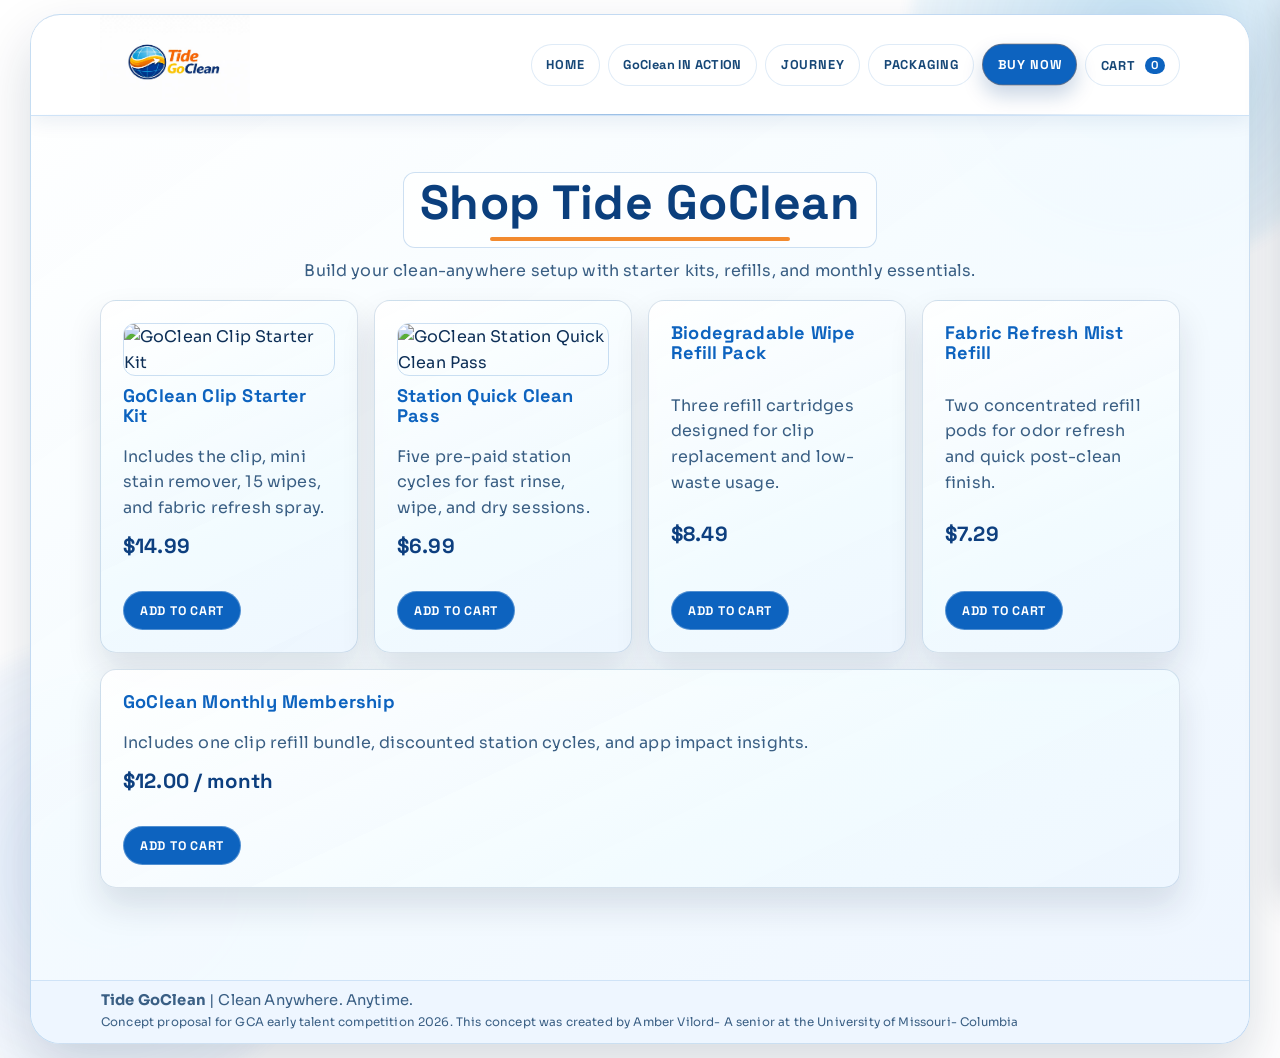
==== buy-now.html @ 5827ea33 "Add "Buy Now" page and integrate shopping cart functionality; enhance layout and styles for improved" ====
<!DOCTYPE html>
<html lang="en">
<head>
  <meta charset="UTF-8" />
  <meta name="viewport" content="width=device-width, initial-scale=1.0" />
  <title>Tide GoClean | Buy Now</title>
  <link rel="preconnect" href="https://fonts.googleapis.com" />
  <link rel="preconnect" href="https://fonts.gstatic.com" crossorigin />
  <link href="https://fonts.googleapis.com/css2?family=Space+Grotesk:wght@500;600;700&family=Sora:wght@400;500;600;700&display=swap" rel="stylesheet" />
  <link rel="stylesheet" href="styles.css" />
  <script src="shared.js" defer></script>
</head>
<body class="buy-page">
  <div class="page-overlay">
  <header class="top">
    <div class="wrap nav">
      <a class="brand" href="index.html" aria-label="Tide GoClean home">
        <img class="brand-symbol" src="assets/brand-logo.jpg" alt="" aria-hidden="true" />
      </a>
      <nav class="nav-links" aria-label="Main navigation">
        <a href="index.html">Home</a>
        <a class="nav-goclean-link" href="ecosystem.html">GoClean IN ACTION</a>
        <a href="journey.html">Journey</a>
        <a href="packaging.html">Packaging</a>
        <a class="active" href="buy-now.html">Buy Now</a>
      </nav>
    </div>
  </header>

  <main>
    <section class="wrap">
      <div class="page-head page-head-centered">
        <h2>Shop Tide GoClean</h2>
        <p>Build your clean-anywhere setup with starter kits, refills, and monthly essentials.</p>
      </div>

      <div class="grid buy-grid">
        <article class="card buy-card">
          <img
            class="buy-thumb"
            src="https://i.pinimg.com/736x/c5/c4/0b/c5c40b0eb2a0c386b683f9bd1bd3e299.jpg"
            alt="GoClean Clip Starter Kit"
            loading="lazy"
            decoding="async"
          />
          <h3>GoClean Clip Starter Kit</h3>
          <p>Includes the clip, mini stain remover, 15 wipes, and fabric refresh spray.</p>
          <p class="buy-price">$14.99</p>
          <div class="actions">
            <button type="button" class="btn primary" data-add-to-cart data-name="GoClean Clip Starter Kit" data-price="14.99" aria-label="Add GoClean Clip Starter Kit to cart">Add to Cart</button>
          </div>
        </article>

        <article class="card buy-card">
          <img
            class="buy-thumb"
            src="https://i.pinimg.com/736x/42/10/07/421007b1f9192132977bef624f21b23b.jpg"
            alt="GoClean Station Quick Clean Pass"
            loading="lazy"
            decoding="async"
          />
          <h3>Station Quick Clean Pass</h3>
          <p>Five pre-paid station cycles for fast rinse, wipe, and dry sessions.</p>
          <p class="buy-price">$6.99</p>
          <div class="actions">
            <button type="button" class="btn primary" data-add-to-cart data-name="Station Quick Clean Pass" data-price="6.99" aria-label="Add Station Quick Clean Pass to cart">Add to Cart</button>
          </div>
        </article>

        <article class="card buy-card">
          <h3>Biodegradable Wipe Refill Pack</h3>
          <p>Three refill cartridges designed for clip replacement and low-waste usage.</p>
          <p class="buy-price">$8.49</p>
          <div class="actions">
            <button type="button" class="btn primary" data-add-to-cart data-name="Biodegradable Wipe Refill Pack" data-price="8.49" aria-label="Add Biodegradable Wipe Refill Pack to cart">Add to Cart</button>
          </div>
        </article>

        <article class="card buy-card">
          <h3>Fabric Refresh Mist Refill</h3>
          <p>Two concentrated refill pods for odor refresh and quick post-clean finish.</p>
          <p class="buy-price">$7.29</p>
          <div class="actions">
            <button type="button" class="btn primary" data-add-to-cart data-name="Fabric Refresh Mist Refill" data-price="7.29" aria-label="Add Fabric Refresh Mist Refill to cart">Add to Cart</button>
          </div>
        </article>

        <article class="card buy-card full-width-offer">
          <h3>GoClean Monthly Membership</h3>
          <p>Includes one clip refill bundle, discounted station cycles, and app impact insights.</p>
          <p class="buy-price">$12.00 / month</p>
          <div class="actions">
            <button type="button" class="btn primary" data-add-to-cart data-name="GoClean Monthly Membership" data-price="12.00" aria-label="Add GoClean Monthly Membership to cart">Add to Cart</button>
          </div>
        </article>
      </div>
    </section>
  </main>

  <footer class="footer">
    <div class="wrap">
      <p><strong>Tide GoClean</strong> | Clean Anywhere. Anytime.</p>
      <p class="footer-note">Concept proposal for GCA early talent competition 2026. This concept was created by Amber Vilord- A senior at the University of Missouri- Columbia</p>
    </div>
  </footer>
  </div>
</body>
</html>
---- styles.css ----
:root {
  color-scheme: light;
  --deep: #051c3d;
  --deep-2: #0a336b;
  --sea: #0d63bf;
  --aqua: #20c2dc;
  --foam: #dff9ff;
  --glacier: #7eb8ff;
  --glacier-soft: #d6e7ff;
  --tide-orange: #f28a2f;
  --tide-yellow: #ffd34f;
  --ink: #0d2f57;
  --ink-soft: #3a5f84;
  --paper: #ffffff;
  --line: rgba(10, 66, 130, 0.15);
  --line-strong: rgba(10, 66, 130, 0.32);
  --radius-xl: 30px;
  --radius-lg: 22px;
  --radius-md: 16px;
  --shadow-soft: 0 18px 34px rgba(5, 28, 61, 0.12);
  --shadow-mid: 0 26px 52px rgba(5, 28, 61, 0.18);
  --shadow-strong: 0 30px 70px rgba(5, 28, 61, 0.24);
}

* {
  box-sizing: border-box;
  margin: 0;
  padding: 0;
}

html,
body {
  min-height: 100%;
}

body {
  font-family: "Sora", "Segoe UI", sans-serif;
  color: var(--ink);
  letter-spacing: 0.01em;
  line-height: 1.6;
  overflow-x: hidden;
  background-image: url("https://static.vecteezy.com/system/resources/previews/005/344/451/large_2x/soap-bubbles-on-a-background-of-blue-water-as-a-texture-top-view-copy-empty-space-for-text-photo.jpg");
  background-position: center;
  background-size: cover;
  background-repeat: no-repeat;
  background-attachment: fixed;
}

body::before,
body::after {
  content: "";
  position: fixed;
  z-index: -1;
  pointer-events: none;
  width: 460px;
  height: 460px;
  border-radius: 999px;
  filter: blur(8px);
  opacity: 0.75;
}

body::before {
  top: -190px;
  right: -90px;
  background: radial-gradient(circle at center, rgba(16, 135, 209, 0.34), rgba(16, 135, 209, 0));
  animation: drift 14s ease-in-out infinite;
}

body::after {
  left: -120px;
  bottom: -200px;
  background: radial-gradient(circle at center, rgba(92, 150, 230, 0.28), rgba(92, 150, 230, 0));
  animation: drift 16s ease-in-out infinite reverse;
}

.page-overlay {
  width: min(1220px, calc(100vw - 1.8rem));
  margin: 14px auto;
  border: 1px solid rgba(13, 99, 191, 0.2);
  border-radius: var(--radius-xl);
  background:
    linear-gradient(145deg, rgba(255, 255, 255, 0.95), rgba(244, 251, 255, 0.93) 48%, rgba(237, 245, 255, 0.93) 100%);
  box-shadow: var(--shadow-strong);
  box-shadow:
    0 24px 56px rgba(5, 28, 61, 0.16),
    inset 0 1px 0 rgba(255, 255, 255, 0.78);
  overflow: clip;
  position: relative;
}

.page-overlay::before {
  content: "";
  position: absolute;
  left: 0;
  right: 0;
  top: 0;
  height: 4px;
  background: rgba(13, 99, 191, 0.38);
}

.wrap {
  width: min(1080px, calc(100% - 2.8rem));
  margin: 0 auto;
}

.top {
  position: sticky;
  top: 0;
  z-index: 20;
  background: #ffffff;
  border-bottom: 1px solid #cfe3f7;
  box-shadow: 0 6px 18px rgba(10, 56, 110, 0.08);
}

.top::after {
  content: "";
  position: absolute;
  left: 0;
  right: 0;
  bottom: 0;
  height: 1px;
  background: linear-gradient(90deg, rgba(13, 99, 191, 0), rgba(13, 99, 191, 0.42), rgba(13, 99, 191, 0));
}

.nav {
  min-height: 82px;
  display: flex;
  align-items: center;
  justify-content: space-between;
  gap: 16px;
}

.brand {
  text-decoration: none;
  color: var(--deep-2);
  display: inline-flex;
  align-items: center;
  gap: 12px;
  font-family: "Space Grotesk", "Segoe UI", sans-serif;
  letter-spacing: 0.08em;
  text-transform: uppercase;
  font-weight: 700;
}

.brand-symbol {
  width: 150px;
  height: auto;
  display: block;
  object-fit: contain;
  filter: none;
}

.nav-links {
  display: flex;
  flex-wrap: wrap;
  gap: 8px;
}

.nav-links a {
  text-decoration: none;
  color: #164777;
  font-family: "Space Grotesk", "Segoe UI", sans-serif;
  font-size: 0.8rem;
  font-weight: 700;
  letter-spacing: 0.07em;
  text-transform: uppercase;
  padding: 0.6rem 0.9rem;
  border-radius: 999px;
  border: 1px solid rgba(13, 99, 191, 0.13);
  background: #ffffff;
  box-shadow: none;
  transition: transform 180ms ease, border-color 180ms ease, background-color 180ms ease, color 180ms ease;
}

.nav-links a.nav-goclean-link {
  text-transform: none;
  letter-spacing: 0.03em;
}

.nav-links a:hover {
  color: #12335a;
  border-color: rgba(255, 211, 79, 0.78);
  background: linear-gradient(135deg, #ffe48a, #ffd34f);
  box-shadow:
    0 10px 20px rgba(10, 66, 130, 0.2),
    0 0 16px rgba(255, 211, 79, 0.48),
    0 0 0 1px rgba(255, 211, 79, 0.34) inset;
  transform: translateY(-0.5px);
}

.nav-links a.active {
  color: #ffffff;
  border-color: rgba(242, 138, 47, 0.34);
  background: #0d63bf;
  box-shadow:
    0 10px 20px rgba(10, 66, 130, 0.22),
    0 0 0 1px rgba(13, 99, 191, 0.26) inset;
  transform: translateY(-0.5px);
}

h1,
h2,
h3 {
  font-family: "Space Grotesk", "Segoe UI", sans-serif;
  line-height: 1.08;
  letter-spacing: 0.01em;
}

p {
  color: var(--ink-soft);
}

.go-highlight {
  color: #ff9a1f;
  font-weight: 700;
}

.clean-glow {
  color: var(--tide-yellow);
  font-weight: 700;
}

main {
  padding: 56px 0 92px;
}

.hero {
  position: relative;
  display: grid;
  grid-template-columns: 1.06fr 0.94fr;
  gap: 22px;
  align-items: stretch;
  padding: 38px;
  border-radius: var(--radius-xl);
  border: 1px solid rgba(13, 99, 191, 0.2);
  background:
    radial-gradient(circle at 16% 22%, rgba(116, 173, 242, 0.19), transparent 34%),
    radial-gradient(circle at 84% 18%, rgba(32, 194, 220, 0.2), transparent 36%),
    linear-gradient(145deg, #072a58 0%, #0c4f97 44%, #093975 100%);
  box-shadow: var(--shadow-mid);
  overflow: hidden;
}

.hero::before {
  content: "";
  position: absolute;
  inset: auto -120px -160px auto;
  width: 360px;
  height: 360px;
  border-radius: 999px;
  background: radial-gradient(circle at center, rgba(255, 255, 255, 0.14), rgba(255, 255, 255, 0));
}

.hero > :only-child {
  grid-column: 1 / -1;
}

.hero-title {
  font-size: clamp(2.6rem, 7vw, 5.4rem);
  font-weight: 800;
  letter-spacing: 0.012em;
  display: inline-block;
  color: #ffffff;
  animation: hero-enter 720ms ease 60ms both;
}

.tag {
  margin-top: 8px;
  margin-bottom: 14px;
  font-size: clamp(1rem, 2vw, 1.28rem);
  font-weight: 600;
  color: rgba(223, 249, 255, 0.95);
  letter-spacing: 0.06em;
  text-transform: uppercase;
  animation: hero-enter 720ms ease 140ms both;
}

.hero p {
  max-width: 52ch;
  color: rgba(230, 246, 255, 0.95);
  font-size: 1.03rem;
  animation: hero-enter 720ms ease 210ms both;
}

.hero-visual {
  position: relative;
  padding: 0;
  min-height: auto;
  display: block;
  animation: hero-enter 720ms ease 260ms both;
}

.hero-visual::before {
  content: none;
}

.hero-visual::after {
  content: none;
}

.metric-grid {
  position: relative;
  display: grid;
  gap: 12px;
  grid-template-columns: repeat(3, 1fr);
  margin-top: 14px;
}

.hero-metric-image {
  display: block;
  width: 100%;
  max-width: 420px;
  margin: 0 auto;
  border-radius: 14px;
  border: 1px solid rgba(223, 249, 255, 0.45);
  box-shadow: 0 14px 26px rgba(2, 16, 42, 0.32);
  object-fit: cover;
}

.metric {
  border: none;
  border-radius: 0;
  padding: 0;
  background: transparent;
  color: #ffffff;
  text-align: center;
}

.metric strong {
  display: block;
  font-size: 1rem;
  font-family: "Space Grotesk", "Segoe UI", sans-serif;
}

.metric span {
  display: block;
  margin-top: 2px;
  font-size: 0.62rem;
  letter-spacing: 0.06em;
  text-transform: uppercase;
  color: rgba(227, 248, 255, 0.9);
}

.page-head {
  margin-bottom: 16px;
}

.page-head h2 {
  font-size: clamp(1.8rem, 4vw, 3rem);
  color: #0b3f7d;
  font-weight: 800;
  position: relative;
  display: inline-block;
  letter-spacing: 0.01em;
  text-transform: none;
  padding: 0.08em 0.34em 0.14em;
  border-radius: 12px;
  background: rgba(255, 255, 255, 0.74);
  border: 1px solid rgba(13, 99, 191, 0.2);
}

.page-head h2::after {
  content: "";
  display: block;
  width: 68%;
  height: 4px;
  margin-top: 8px;
  border-radius: 999px;
  background: #f28a2f;
}

.logo-page .page-head h2::after {
  background: #ffe600;
}

.ecosystem-page .page-head h2::after {
  background: #ffe600;
}

.packaging-page .page-head h2::after {
  background: #ffe600;
}

.page-head p {
  margin-top: 10px;
  max-width: 66ch;
}

.page-head-centered {
  text-align: center;
}

.page-head-centered h2::after {
  margin-left: auto;
  margin-right: auto;
}

.page-head-centered p {
  margin-left: auto;
  margin-right: auto;
}

.grid {
  display: grid;
  gap: 16px;
  grid-template-columns: repeat(auto-fit, minmax(232px, 1fr));
}

.packaging-grid {
  grid-template-columns: repeat(auto-fit, minmax(232px, 320px));
  justify-content: center;
}

.ecosystem-grid {
  grid-template-columns: repeat(2, minmax(260px, 360px));
  justify-content: center;
}

.action-flow {
  margin-top: 6px;
  display: grid;
  gap: 20px;
}

.action-step {
  padding: 16px 4px 20px;
  border-bottom: 1px solid rgba(13, 99, 191, 0.2);
}

.action-step-head {
  display: flex;
  align-items: baseline;
  gap: 12px;
  margin-bottom: 8px;
}

.action-index {
  font-family: "Space Grotesk", "Segoe UI", sans-serif;
  font-size: 1.35rem;
  font-weight: 700;
  line-height: 1;
  color: #f28a2f;
  min-width: 2.1ch;
}

.action-step h3 {
  margin: 0;
  font-size: clamp(1.18rem, 2.3vw, 1.5rem);
  color: #0e4f98;
}

.action-step h4 {
  margin: 6px 0 0;
  font-size: 0.84rem;
  letter-spacing: 0.08em;
  text-transform: uppercase;
  color: #0f4f98;
}

.action-step p {
  margin-top: 2px;
  max-width: 78ch;
}

.action-list {
  margin: 10px 0 0 18px;
  display: grid;
  gap: 7px;
}

.action-columns {
  margin-top: 8px;
  display: grid;
  gap: 14px;
  grid-template-columns: 1.3fr 1fr;
}

.clip-row {
  margin-top: 6px;
  display: grid;
  gap: 16px;
  align-items: start;
  grid-template-columns: 0.95fr 1.35fr;
}

.clip-image-wrap {
  margin: 0;
}

.clip-image {
  width: 100%;
  max-width: 350px;
  display: block;
  border-radius: 14px;
  border: 1px solid rgba(13, 99, 191, 0.22);
  box-shadow: 0 14px 28px rgba(8, 43, 85, 0.16);
}

.stations-row {
  margin-top: 6px;
  display: grid;
  gap: 16px;
  align-items: start;
  grid-template-columns: 1.45fr 0.9fr;
}

.stations-copy p {
  margin-top: 0;
}

.stations-image-wrap {
  margin: 56px 0 0;
}

.stations-image {
  width: 100%;
  max-width: 360px;
  display: block;
  margin-left: auto;
  border-radius: 14px;
  border: 1px solid rgba(13, 99, 191, 0.22);
  box-shadow: 0 14px 28px rgba(8, 43, 85, 0.16);
}

.action-step-detail {
  padding-top: 18px;
}

.action-list-inline {
  grid-template-columns: repeat(auto-fit, minmax(210px, 1fr));
  margin-left: 0;
  padding-left: 0;
  list-style: none;
}

.action-list-inline li {
  border: 1px dashed rgba(13, 99, 191, 0.3);
  border-radius: 12px;
  padding: 10px 12px;
  background: rgba(255, 255, 255, 0.58);
}

.action-example {
  margin-top: 12px;
  padding: 10px 12px;
  border-left: 4px solid #f28a2f;
  background: rgba(255, 255, 255, 0.58);
}

.station-card {
  background:
    radial-gradient(circle at 88% 14%, rgba(76, 195, 241, 0.2), transparent 36%),
    linear-gradient(155deg, rgba(255, 255, 255, 0.97), rgba(241, 251, 255, 0.94) 62%, rgba(237, 246, 255, 0.95));
}

.station-layout {
  margin-top: 12px;
  display: grid;
  gap: 14px;
  grid-template-columns: 1.25fr 1fr;
}

.station-block {
  border: 1px solid rgba(13, 99, 191, 0.2);
  border-radius: 14px;
  padding: 12px 14px;
  background: rgba(255, 255, 255, 0.7);
}

.station-block h4 {
  margin: 0;
  font-size: 0.84rem;
  letter-spacing: 0.08em;
  text-transform: uppercase;
  color: #0f4f98;
}

.station-block ul {
  margin-top: 10px;
}

.packaging-grid .full {
  grid-column: 1 / -1;
}

.buy-grid {
  grid-template-columns: repeat(auto-fit, minmax(220px, 1fr));
}

.buy-card {
  display: flex;
  flex-direction: column;
  justify-content: space-between;
  gap: 10px;
}

.buy-thumb {
  width: 100%;
  max-height: 210px;
  object-fit: cover;
  border-radius: 12px;
  border: 1px solid rgba(13, 99, 191, 0.2);
}

.buy-price {
  font-family: "Space Grotesk", "Segoe UI", sans-serif;
  font-size: 1.28rem;
  font-weight: 700;
  color: #0d3f7f;
}

.full-width-offer {
  grid-column: 1 / -1;
}

.card {
  border: 1px solid var(--line);
  border-radius: var(--radius-md);
  background:
    linear-gradient(155deg, rgba(255, 255, 255, 0.97), rgba(241, 251, 255, 0.94) 62%, rgba(237, 246, 255, 0.95));
  box-shadow: var(--shadow-soft);
  padding: 22px;
  transform: translateY(12px) scale(0.99);
  opacity: 0;
  transition: transform 340ms ease, opacity 340ms ease, box-shadow 220ms ease, border-color 220ms ease;
}

.card.reveal {
  transform: translateY(0) scale(1);
  opacity: 1;
}

.card:hover {
  transform: translateY(-4px) scale(1.005);
  border-color: rgba(255, 211, 79, 0.78);
  box-shadow:
    var(--shadow-mid),
    0 14px 30px rgba(255, 211, 79, 0.34);
}

.card h3 {
  font-size: 1.14rem;
  color: var(--sea);
  margin-bottom: 8px;
}

.card ul,
.card ol,
.spec-list {
  margin: 8px 0 0 18px;
  display: grid;
  gap: 6px;
}

.full {
  grid-column: 1 / -1;
}

.logo-card {
  border: 1px solid rgba(13, 99, 191, 0.18);
  background:
    radial-gradient(circle at 14% 20%, rgba(184, 217, 255, 0.36), transparent 32%),
    radial-gradient(circle at 86% 18%, rgba(32, 194, 220, 0.22), transparent 34%),
    linear-gradient(150deg, rgba(255, 255, 255, 0.96), rgba(240, 252, 255, 0.93) 62%, rgba(236, 246, 255, 0.94));
  border-radius: var(--radius-lg);
  min-height: 300px;
  display: grid;
  justify-items: center;
  align-content: center;
  text-align: center;
  gap: 12px;
}

.route {
  border: 1px dashed rgba(13, 99, 191, 0.44);
  border-radius: var(--radius-md);
  background:
    linear-gradient(140deg, rgba(236, 249, 255, 0.92), rgba(231, 243, 255, 0.92));
}

.symbol-preview {
  width: min(240px, 78%);
  height: auto;
}

.wordmark-preview {
  width: min(700px, 100%);
  height: auto;
}

.icon-preview {
  width: 130px;
  height: 130px;
  display: block;
}

.chip-row {
  display: flex;
  flex-wrap: wrap;
  gap: 9px;
  margin-top: 15px;
}

.chip {
  display: inline-flex;
  align-items: center;
  gap: 0.5rem;
  border: 1px dashed rgba(223, 249, 255, 0.5);
  border-radius: 10px;
  padding: 0.42rem 0.74rem;
  background: linear-gradient(135deg, rgba(255, 255, 255, 0.12), rgba(204, 236, 255, 0.08));
  font-family: "Space Grotesk", "Segoe UI", sans-serif;
  font-size: 0.66rem;
  font-weight: 600;
  letter-spacing: 0.03em;
  text-transform: none;
  color: rgba(228, 247, 255, 0.95);
  box-shadow: inset 0 0 0 1px rgba(8, 42, 80, 0.18);
}

.chip::before {
  content: "";
  width: 6px;
  height: 6px;
  border-radius: 999px;
  background: #8fe9ff;
  box-shadow: 0 0 0 4px rgba(143, 233, 255, 0.16);
}

.actions {
  margin-top: 18px;
  display: flex;
  flex-wrap: wrap;
  gap: 10px;
}

.btn {
  text-decoration: none;
  display: inline-flex;
  align-items: center;
  gap: 8px;
  cursor: pointer;
  border-radius: 999px;
  padding: 0.66rem 1rem;
  border: 1px solid rgba(13, 99, 191, 0.24);
  background: linear-gradient(140deg, #ffffff, #ebf8ff);
  color: var(--sea);
  font-family: "Space Grotesk", "Segoe UI", sans-serif;
  font-size: 0.78rem;
  font-weight: 700;
  letter-spacing: 0.06em;
  text-transform: uppercase;
  transition: transform 180ms ease, box-shadow 180ms ease, background-color 180ms ease;
}

.btn:hover {
  transform: translateY(-2px);
  color: #12335a;
  border-color: rgba(255, 211, 79, 0.82);
  background: linear-gradient(135deg, #ffe48a, #ffd34f);
  box-shadow:
    0 16px 30px rgba(5, 28, 61, 0.2),
    0 8px 22px rgba(255, 211, 79, 0.42);
}

.btn.primary:hover {
  color: #12335a;
  border-color: rgba(255, 211, 79, 0.82);
  background: linear-gradient(135deg, #ffe48a, #ffd34f);
}

.btn.primary {
  color: #ffffff;
  border-color: rgba(255, 255, 255, 0.28);
  background: var(--sea);
}

.open-page-btn {
  width: 44px;
  height: 44px;
  padding: 0;
  justify-content: center;
  border-radius: 999px;
  background: #0d63bf;
  border-color: rgba(13, 99, 191, 0.85);
  color: #ffffff;
  font-size: 1.15rem;
  line-height: 1;
}

.open-page-btn:hover {
  color: #ffffff;
  border-color: rgba(255, 130, 33, 0.95);
  background: #ff7a00;
  box-shadow:
    0 16px 30px rgba(5, 28, 61, 0.22),
    0 8px 22px rgba(255, 122, 0, 0.5);
}

.nav-cart-button {
  border: 1px solid rgba(13, 99, 191, 0.13);
  border-radius: 999px;
  background: #ffffff;
  color: #164777;
  font-family: "Space Grotesk", "Segoe UI", sans-serif;
  font-size: 0.8rem;
  font-weight: 700;
  letter-spacing: 0.07em;
  text-transform: uppercase;
  padding: 0.6rem 0.9rem;
  cursor: pointer;
  transition: transform 180ms ease, border-color 180ms ease, background-color 180ms ease, color 180ms ease;
}

.nav-cart-button:hover {
  color: #12335a;
  border-color: rgba(255, 211, 79, 0.78);
  background: linear-gradient(135deg, #ffe48a, #ffd34f);
  transform: translateY(-0.5px);
}

.cart-count {
  margin-left: 0.28rem;
  padding: 0.08rem 0.38rem;
  border-radius: 999px;
  background: #0d63bf;
  color: #ffffff;
  font-size: 0.72rem;
}

.cart-overlay {
  position: fixed;
  inset: 0;
  background: rgba(5, 18, 39, 0.48);
  z-index: 80;
}

.cart-drawer {
  position: fixed;
  top: 0;
  right: 0;
  width: min(400px, 94vw);
  height: 100vh;
  z-index: 81;
  display: grid;
  grid-template-rows: auto 1fr auto;
  background: linear-gradient(165deg, #ffffff, #edf7ff);
  border-left: 1px solid rgba(13, 99, 191, 0.18);
  box-shadow: -16px 0 36px rgba(5, 28, 61, 0.22);
  transform: translateX(105%);
  transition: transform 240ms ease;
}

.cart-drawer.open {
  transform: translateX(0);
}

.cart-head,
.cart-foot {
  padding: 14px 16px;
  border-bottom: 1px solid rgba(13, 99, 191, 0.14);
}

.cart-foot {
  border-bottom: 0;
  border-top: 1px solid rgba(13, 99, 191, 0.14);
}

.cart-head {
  display: flex;
  justify-content: space-between;
  align-items: center;
}

.cart-close,
.cart-remove {
  border: 1px solid rgba(13, 99, 191, 0.22);
  border-radius: 10px;
  background: #ffffff;
  color: #164777;
  font-family: "Space Grotesk", "Segoe UI", sans-serif;
  font-weight: 700;
  cursor: pointer;
}

.cart-close {
  width: 32px;
  height: 32px;
}

.cart-items {
  padding: 14px 16px;
  overflow: auto;
  display: grid;
  gap: 12px;
  align-content: start;
}

.cart-item {
  display: flex;
  justify-content: space-between;
  align-items: start;
  gap: 10px;
  padding: 10px;
  border: 1px solid rgba(13, 99, 191, 0.16);
  border-radius: 12px;
  background: rgba(255, 255, 255, 0.82);
}

.cart-item h4 {
  margin: 0;
  font-size: 0.95rem;
}

.cart-item p {
  margin-top: 4px;
  font-size: 0.86rem;
}

.cart-remove {
  padding: 0.4rem 0.5rem;
  font-size: 0.72rem;
}

.cart-empty {
  color: #416a95;
}

.cart-total {
  font-family: "Space Grotesk", "Segoe UI", sans-serif;
  font-weight: 700;
  color: #113e73;
}

.cart-actions {
  margin-top: 10px;
  display: flex;
  gap: 8px;
}

.footer {
  position: relative;
  left: auto;
  bottom: auto;
  transform: none;
  width: min(1220px, calc(100vw - 1.8rem));
  z-index: 19;
  margin: 0 auto;
  padding: 8px 0 11px;
  border-top: 1px solid #cfe3f7;
  background: #eef6ff;
  color: #486c8f;
  font-size: 0.92rem;
  border-radius: 0 0 var(--radius-xl) var(--radius-xl);
}

.footer-note {
  font-size: 0.8em;
}

@keyframes drift {
  0%,
  100% {
    transform: translate(0, 0) scale(1);
  }

  50% {
    transform: translate(-14px, 18px) scale(1.06);
  }
}

@keyframes sheen {
  0% {
    background-position: 0% 50%;
  }

  100% {
    background-position: 180% 50%;
  }
}

@keyframes orbit {
  0% {
    transform: translate(-50%, -50%) rotate(0deg);
  }

  100% {
    transform: translate(-50%, -50%) rotate(360deg);
  }
}

@keyframes hero-enter {
  0% {
    opacity: 0;
    transform: translateY(12px);
  }

  100% {
    opacity: 1;
    transform: translateY(0);
  }
}

@media (max-width: 980px) {
  body {
    background-attachment: scroll;
  }

  .page-overlay {
    width: calc(100vw - 1.1rem);
    border-radius: 22px;
  }

  .wrap {
    width: min(1080px, calc(100% - 1.6rem));
  }

  .hero {
    grid-template-columns: 1fr;
    padding: 26px;
  }

  .hero-visual {
    min-height: 200px;
  }

  .ecosystem-grid {
    grid-template-columns: 1fr;
  }

  .station-layout {
    grid-template-columns: 1fr;
  }

  .action-columns {
    grid-template-columns: 1fr;
  }

  .clip-row {
    grid-template-columns: 1fr;
  }

  .clip-image {
    margin: 0 auto;
    max-width: 460px;
  }

  .stations-row {
    grid-template-columns: 1fr;
  }

  .stations-image-wrap {
    margin-top: 0;
  }

  .stations-image {
    margin: 6px auto 0;
    max-width: 460px;
  }

  .top {
    position: static;
  }

  .footer {
    width: calc(100vw - 1.1rem);
    bottom: auto;
    border-radius: 0 0 22px 22px;
  }
}

@media (max-width: 640px) {
  body::before,
  body::after {
    width: 250px;
    height: 250px;
  }

  .nav {
    min-height: 74px;
    flex-direction: column;
    gap: 10px;
    padding: 12px 0;
  }

  .nav-links {
    width: 100%;
    justify-content: center;
    gap: 6px;
  }

  .nav-links a {
    font-size: 0.72rem;
    padding: 0.54rem 0.72rem;
    flex: 1 1 calc(50% - 8px);
    text-align: center;
  }

  .nav-cart-button {
    font-size: 0.72rem;
    padding: 0.54rem 0.72rem;
    flex: 1 1 calc(50% - 8px);
    text-align: center;
  }

  main {
    padding: 40px 0 84px;
  }

  .hero,
  .card,
  .logo-card {
    border-radius: 16px;
  }

  .hero-title {
    font-size: clamp(2.1rem, 11vw, 3.1rem);
  }

  .hero p {
    font-size: 0.98rem;
  }

  .page-head h2 {
    font-size: clamp(1.45rem, 8vw, 2.1rem);
  }

  .actions {
    width: 100%;
  }

  .btn {
    justify-content: center;
  }

  .metric-grid {
    grid-template-columns: 1fr;
  }
}

@media (max-width: 460px) {
  .wrap {
    width: calc(100% - 1.2rem);
  }

  .hero {
    padding: 18px;
  }

  .nav-links a {
    font-size: 0.68rem;
    letter-spacing: 0.05em;
    padding: 0.5rem 0.58rem;
  }

  .card {
    padding: 16px;
  }

  .open-page-btn {
    width: 40px;
    height: 40px;
    font-size: 1rem;
  }

  .action-step {
    padding: 12px 2px 16px;
  }

  .action-step-head {
    gap: 10px;
  }

  .action-index {
    font-size: 1.18rem;
  }
}

@media (prefers-color-scheme: dark) {
  :root {
    color-scheme: dark;
  }

  body {
    color: #d8e7ff;
    background-color: #06172f;
  }

  .page-overlay {
    border-color: rgba(126, 184, 255, 0.28);
    background: linear-gradient(145deg, rgba(8, 26, 52, 0.93), rgba(8, 36, 73, 0.9) 48%, rgba(6, 24, 48, 0.92) 100%);
    box-shadow:
      0 28px 64px rgba(0, 0, 0, 0.45),
      inset 0 1px 0 rgba(195, 225, 255, 0.1);
  }

  .top {
    background: rgba(8, 30, 58, 0.96);
    border-bottom-color: rgba(126, 184, 255, 0.26);
    box-shadow: 0 8px 22px rgba(0, 0, 0, 0.35);
  }

  .nav-links a {
    color: #d7e8ff;
    background: rgba(12, 47, 90, 0.92);
    border-color: rgba(126, 184, 255, 0.3);
  }

  .nav-links a.active {
    background: #1b76d9;
    border-color: rgba(143, 201, 255, 0.45);
  }

  p,
  .page-head p {
    color: #b8d0ec;
  }

  .page-head h2 {
    color: #e5f2ff;
    background: rgba(9, 39, 78, 0.85);
    border-color: rgba(126, 184, 255, 0.3);
  }

  .card,
  .logo-card,
  .route {
    border-color: rgba(126, 184, 255, 0.24);
    background: linear-gradient(152deg, rgba(10, 38, 74, 0.93), rgba(12, 47, 90, 0.9) 62%, rgba(9, 34, 66, 0.92));
    box-shadow: 0 16px 34px rgba(0, 0, 0, 0.34);
  }

  .card h3,
  .metric strong {
    color: #e2f1ff;
  }

  .footer {
    background: #0a2a52;
    border-top-color: rgba(126, 184, 255, 0.28);
    color: #bad4f2;
  }

  .btn {
    color: #deeeff;
    background: linear-gradient(140deg, #124984, #0b3768);
    border-color: rgba(126, 184, 255, 0.36);
  }

  .open-page-btn {
    background: #1b76d9;
    border-color: rgba(143, 201, 255, 0.6);
  }
}

@media (prefers-reduced-motion: reduce) {
  * {
    animation: none !important;
    transition: none !important;
  }
}
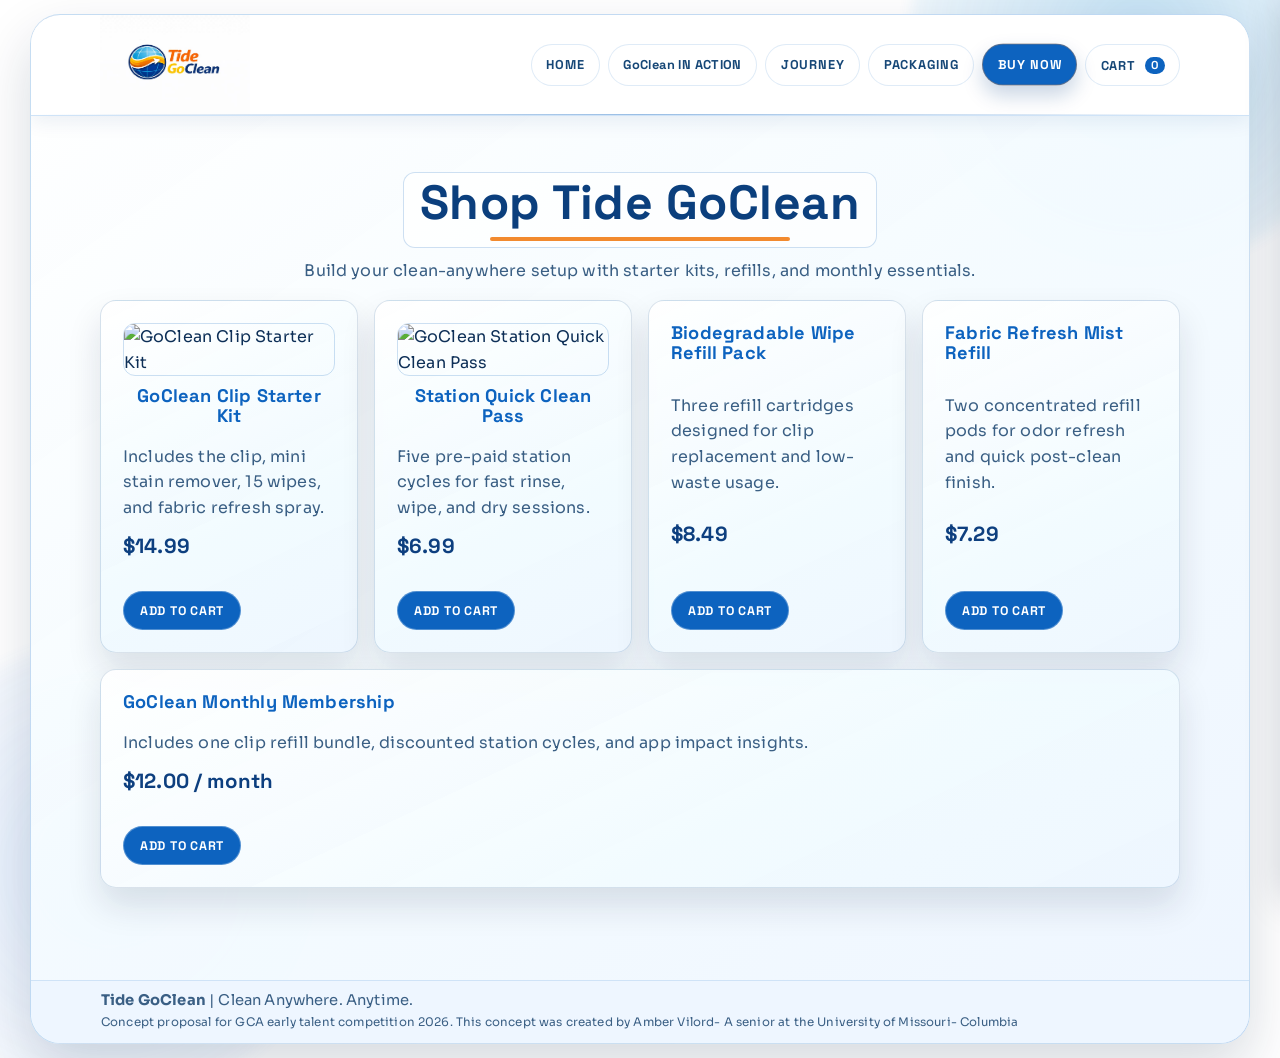
==== commit 466a1692: "Update Buy Now and Ecosystem pages with new images; enhance layout and styles for improved visual co" ====
--- a/buy-now.html
+++ b/buy-now.html
@@ -35,10 +35,10 @@
       </div>
 
       <div class="grid buy-grid">
-        <article class="card buy-card">
+        <article class="card buy-card has-image">
           <img
             class="buy-thumb"
-            src="https://i.pinimg.com/736x/c5/c4/0b/c5c40b0eb2a0c386b683f9bd1bd3e299.jpg"
+            src="https://i.pinimg.com/736x/8d/02/17/8d021748a3cd5a4973fd7fd48403b690.jpg"
             alt="GoClean Clip Starter Kit"
             loading="lazy"
             decoding="async"
@@ -51,7 +51,7 @@
           </div>
         </article>
 
-        <article class="card buy-card">
+        <article class="card buy-card has-image">
           <img
             class="buy-thumb"
             src="https://i.pinimg.com/736x/42/10/07/421007b1f9192132977bef624f21b23b.jpg"
--- a/styles.css
+++ b/styles.css
@@ -522,6 +522,27 @@
   box-shadow: 0 14px 28px rgba(8, 43, 85, 0.16);
 }
 
+.app-row {
+  margin-top: 6px;
+  display: grid;
+  gap: 16px;
+  align-items: start;
+  grid-template-columns: 0.9fr 1.4fr;
+}
+
+.app-image-wrap {
+  margin: 0;
+}
+
+.app-image {
+  width: 100%;
+  max-width: 340px;
+  display: block;
+  border-radius: 14px;
+  border: 1px solid rgba(13, 99, 191, 0.22);
+  box-shadow: 0 14px 28px rgba(8, 43, 85, 0.16);
+}
+
 .action-step-detail {
   padding-top: 18px;
 }
@@ -583,6 +604,22 @@
   grid-column: 1 / -1;
 }
 
+.packaging-photo {
+  margin: 0;
+  border: 1px solid rgba(13, 99, 191, 0.18);
+  border-radius: var(--radius-md);
+  overflow: hidden;
+  box-shadow: var(--shadow-soft);
+  background: rgba(255, 255, 255, 0.88);
+}
+
+.packaging-photo img {
+  width: 100%;
+  display: block;
+  max-height: 420px;
+  object-fit: cover;
+}
+
 .buy-grid {
   grid-template-columns: repeat(auto-fit, minmax(220px, 1fr));
 }
@@ -595,11 +632,18 @@
 }
 
 .buy-thumb {
-  width: 100%;
+  width: auto;
+  max-width: 100%;
   max-height: 210px;
-  object-fit: cover;
+  height: auto;
+  object-fit: contain;
+  margin: 0 auto;
   border-radius: 12px;
   border: 1px solid rgba(13, 99, 191, 0.2);
+}
+
+.buy-card.has-image h3 {
+  text-align: center;
 }
 
 .buy-price {
@@ -1058,6 +1102,15 @@
     max-width: 460px;
   }
 
+  .app-row {
+    grid-template-columns: 1fr;
+  }
+
+  .app-image {
+    margin: 0 auto;
+    max-width: 460px;
+  }
+
   .top {
     position: static;
   }
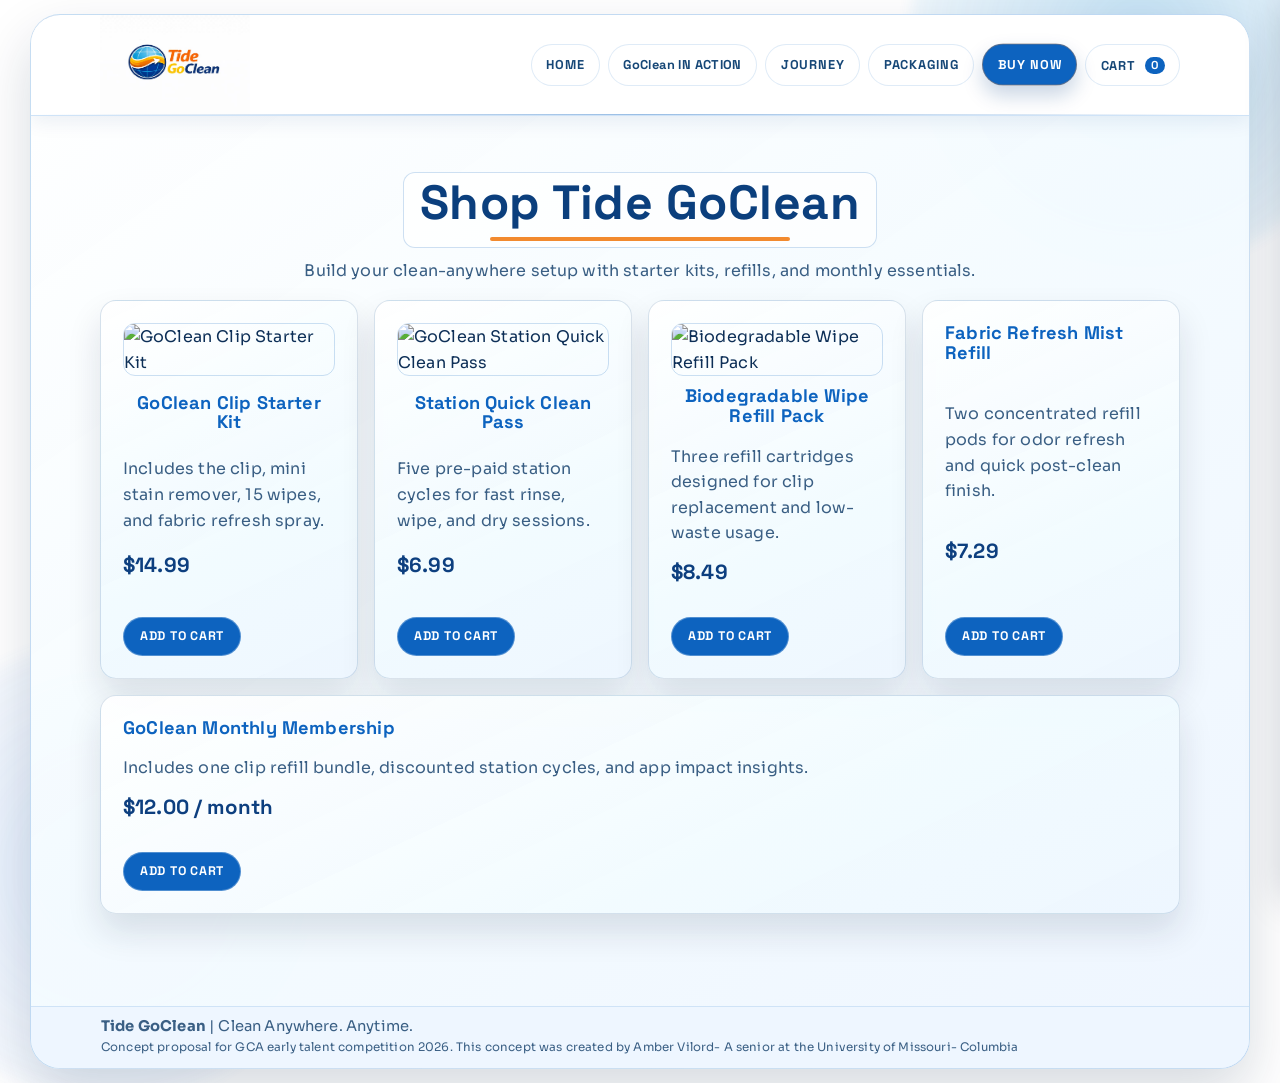
==== commit a0a79fa9: "Update navigation links to point to the home page; enhance intro page styles for improved visual app" ====
--- a/buy-now.html
+++ b/buy-now.html
@@ -14,11 +14,11 @@
   <div class="page-overlay">
   <header class="top">
     <div class="wrap nav">
-      <a class="brand" href="index.html" aria-label="Tide GoClean home">
+      <a class="brand" href="home.html" aria-label="Tide GoClean home">
         <img class="brand-symbol" src="assets/brand-logo.jpg" alt="" aria-hidden="true" />
       </a>
       <nav class="nav-links" aria-label="Main navigation">
-        <a href="index.html">Home</a>
+        <a href="home.html">Home</a>
         <a class="nav-goclean-link" href="ecosystem.html">GoClean IN ACTION</a>
         <a href="journey.html">Journey</a>
         <a href="packaging.html">Packaging</a>
@@ -67,7 +67,14 @@
           </div>
         </article>
 
-        <article class="card buy-card">
+        <article class="card buy-card has-image">
+          <img
+            class="buy-thumb"
+            src="https://i.pinimg.com/736x/d5/28/77/d52877fa4bacfd8698adca5c4ae9205d.jpg"
+            alt="Biodegradable Wipe Refill Pack"
+            loading="lazy"
+            decoding="async"
+          />
           <h3>Biodegradable Wipe Refill Pack</h3>
           <p>Three refill cartridges designed for clip replacement and low-waste usage.</p>
           <p class="buy-price">$8.49</p>
--- a/styles.css
+++ b/styles.css
@@ -46,6 +46,113 @@
   background-attachment: fixed;
 }
 
+.intro-page {
+  min-height: 100vh;
+  margin: 0;
+  display: grid;
+  place-items: center;
+  background:
+    linear-gradient(145deg, rgba(3, 25, 56, 0.78), rgba(7, 50, 102, 0.68)),
+    url("https://static.vecteezy.com/system/resources/previews/005/344/451/large_2x/soap-bubbles-on-a-background-of-blue-water-as-a-texture-top-view-copy-empty-space-for-text-photo.jpg");
+  background-size: cover;
+  background-position: center;
+  position: relative;
+  overflow: hidden;
+}
+
+.intro-page::before,
+.intro-page::after {
+  content: "";
+  position: absolute;
+  width: clamp(280px, 34vw, 480px);
+  height: clamp(280px, 34vw, 480px);
+  border-radius: 999px;
+  pointer-events: none;
+  z-index: 0;
+  border: 1px solid rgba(230, 244, 255, 0.36);
+  box-shadow:
+    inset 0 0 40px rgba(255, 255, 255, 0.2),
+    0 0 36px rgba(194, 228, 255, 0.26);
+}
+
+.intro-page::before {
+  top: -110px;
+  right: -120px;
+  background: radial-gradient(circle at 28% 22%, rgba(255, 255, 255, 0.36), rgba(154, 221, 255, 0.08) 54%, rgba(154, 221, 255, 0));
+  animation: drift 18s ease-in-out infinite;
+}
+
+.intro-page::after {
+  bottom: -140px;
+  left: -80px;
+  background: radial-gradient(circle at 28% 24%, rgba(255, 255, 255, 0.3), rgba(151, 216, 255, 0.08) 56%, rgba(151, 216, 255, 0));
+  animation: drift 21s ease-in-out infinite reverse;
+}
+
+.intro-main {
+  width: min(960px, calc(100vw - 2rem));
+  padding: 24px 0;
+  position: relative;
+  z-index: 1;
+}
+
+.intro-shell {
+  border-radius: var(--radius-xl);
+  border: 1px solid rgba(244, 224, 173, 0.36);
+  padding: clamp(46px, 8vw, 102px) clamp(24px, 5vw, 64px);
+  display: grid;
+  justify-items: center;
+  gap: 20px;
+  background:
+    radial-gradient(circle at 80% 18%, rgba(255, 236, 188, 0.2), rgba(255, 236, 188, 0) 42%),
+    linear-gradient(145deg, rgba(5, 32, 70, 0.83), rgba(8, 56, 112, 0.76));
+  backdrop-filter: blur(10px);
+  box-shadow:
+    0 26px 52px rgba(4, 24, 52, 0.45),
+    inset 0 0 0 1px rgba(255, 241, 206, 0.16);
+}
+
+.intro-title {
+  margin-top: 0;
+  font-family: "Space Grotesk", "Segoe UI", sans-serif;
+  font-size: clamp(2.9rem, 11vw, 7.8rem);
+  font-weight: 700;
+  line-height: 0.92;
+  letter-spacing: 0.01em;
+  color: #ffffff;
+  text-shadow: 0 10px 26px rgba(8, 22, 56, 0.42);
+  text-align: center;
+}
+
+.intro-go {
+  color: #ff9a1f;
+}
+
+.intro-clean {
+  color: #ffdc7a;
+}
+
+.intro-enter {
+  min-width: 190px;
+  justify-content: center;
+  font-size: 0.84rem;
+  border-color: rgba(255, 232, 179, 0.56);
+  background: linear-gradient(135deg, #f3c779, #df9e51);
+  color: #1a3359;
+}
+
+.intro-enter:hover {
+  color: #11294c;
+  border-color: rgba(255, 232, 179, 0.82);
+  background: linear-gradient(135deg, #f7d794, #e8af65);
+}
+
+@media (max-width: 900px) {
+  .intro-shell {
+    padding: clamp(34px, 9vw, 64px) clamp(18px, 6vw, 32px);
+  }
+}
+
 body::before,
 body::after {
   content: "";
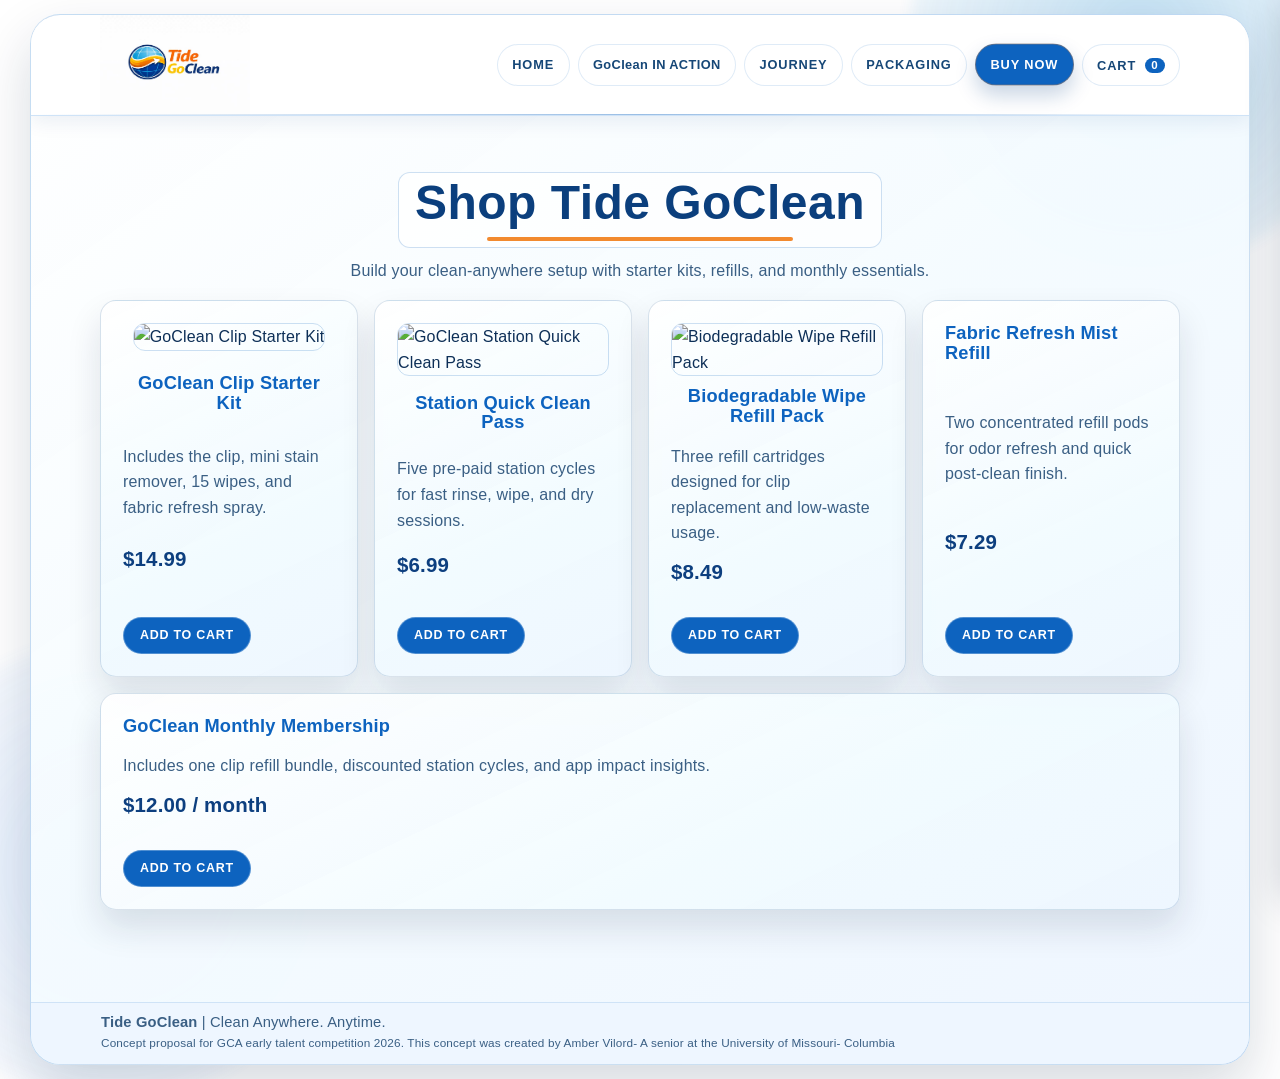
==== commit 38924727: "Refactor HTML files to remove unused font preconnect links; update styles to incorporate new font fa" ====
--- a/buy-now.html
+++ b/buy-now.html
@@ -4,9 +4,6 @@
   <meta charset="UTF-8" />
   <meta name="viewport" content="width=device-width, initial-scale=1.0" />
   <title>Tide GoClean | Buy Now</title>
-  <link rel="preconnect" href="https://fonts.googleapis.com" />
-  <link rel="preconnect" href="https://fonts.gstatic.com" crossorigin />
-  <link href="https://fonts.googleapis.com/css2?family=Space+Grotesk:wght@500;600;700&family=Sora:wght@400;500;600;700&display=swap" rel="stylesheet" />
   <link rel="stylesheet" href="styles.css" />
   <script src="shared.js" defer></script>
 </head>
--- a/styles.css
+++ b/styles.css
@@ -1,3 +1,53 @@
+@font-face {
+  font-family: "Tide";
+  src:
+    url("https://tide.com/fonts/tide_type_light-webfont.woff2") format("woff2"),
+    url("https://tide.com/fonts/tide_type_light-webfont.woff") format("woff");
+  font-weight: 300;
+  font-style: normal;
+  font-display: swap;
+}
+
+@font-face {
+  font-family: "Tide";
+  src:
+    url("https://tide.com/fonts/tide_type_regular-webfont.woff2") format("woff2"),
+    url("https://tide.com/fonts/tide_type_regular-webfont.woff") format("woff");
+  font-weight: 400;
+  font-style: normal;
+  font-display: swap;
+}
+
+@font-face {
+  font-family: "Tide";
+  src:
+    url("https://tide.com/fonts/tide_type_bold-webfont.woff2") format("woff2"),
+    url("https://tide.com/fonts/tide_type_bold-webfont.woff") format("woff");
+  font-weight: 700;
+  font-style: normal;
+  font-display: swap;
+}
+
+@font-face {
+  font-family: "MontserratRegular";
+  src:
+    url("https://tide.com/fonts/Montserrat-Regular.woff2") format("woff2"),
+    url("https://tide.com/fonts/Montserrat-Regular.woff") format("woff");
+  font-weight: 400;
+  font-style: normal;
+  font-display: swap;
+}
+
+@font-face {
+  font-family: "MontserratExtraBold";
+  src:
+    url("https://tide.com/fonts/Montserrat-ExtraBold.woff2") format("woff2"),
+    url("https://tide.com/fonts/Montserrat-ExtraBold.woff") format("woff");
+  font-weight: 800;
+  font-style: normal;
+  font-display: swap;
+}
+
 :root {
   color-scheme: light;
   --deep: #051c3d;
@@ -34,7 +84,7 @@
 }
 
 body {
-  font-family: "Sora", "Segoe UI", sans-serif;
+  font-family: "Tide", "MontserratRegular", "Segoe UI", sans-serif;
   color: var(--ink);
   letter-spacing: 0.01em;
   line-height: 1.6;
@@ -51,9 +101,13 @@
   margin: 0;
   display: grid;
   place-items: center;
+  padding: clamp(20px, 4vw, 42px) 14px;
   background:
-    linear-gradient(145deg, rgba(3, 25, 56, 0.78), rgba(7, 50, 102, 0.68)),
+    radial-gradient(circle at 14% 18%, rgba(153, 215, 255, 0.24), rgba(153, 215, 255, 0) 40%),
+    radial-gradient(circle at 84% 12%, rgba(255, 255, 255, 0.16), rgba(255, 255, 255, 0) 34%),
+    linear-gradient(165deg, rgba(2, 17, 49, 0.96), rgba(7, 39, 97, 0.9) 48%, rgba(3, 21, 59, 0.95)),
     url("https://static.vecteezy.com/system/resources/previews/005/344/451/large_2x/soap-bubbles-on-a-background-of-blue-water-as-a-texture-top-view-copy-empty-space-for-text-photo.jpg");
+  background-blend-mode: screen, screen, normal, overlay;
   background-size: cover;
   background-position: center;
   position: relative;
@@ -64,57 +118,110 @@
 .intro-page::after {
   content: "";
   position: absolute;
-  width: clamp(280px, 34vw, 480px);
-  height: clamp(280px, 34vw, 480px);
-  border-radius: 999px;
   pointer-events: none;
   z-index: 0;
-  border: 1px solid rgba(230, 244, 255, 0.36);
-  box-shadow:
-    inset 0 0 40px rgba(255, 255, 255, 0.2),
-    0 0 36px rgba(194, 228, 255, 0.26);
 }
 
 .intro-page::before {
-  top: -110px;
-  right: -120px;
-  background: radial-gradient(circle at 28% 22%, rgba(255, 255, 255, 0.36), rgba(154, 221, 255, 0.08) 54%, rgba(154, 221, 255, 0));
-  animation: drift 18s ease-in-out infinite;
+  inset: 0;
+  background:
+    linear-gradient(180deg, rgba(255, 255, 255, 0.08), rgba(255, 255, 255, 0) 24%),
+    radial-gradient(circle at center, rgba(255, 255, 255, 0), rgba(1, 11, 30, 0.52) 82%, rgba(1, 10, 26, 0.72) 100%);
 }
 
 .intro-page::after {
-  bottom: -140px;
-  left: -80px;
-  background: radial-gradient(circle at 28% 24%, rgba(255, 255, 255, 0.3), rgba(151, 216, 255, 0.08) 56%, rgba(151, 216, 255, 0));
-  animation: drift 21s ease-in-out infinite reverse;
+  inset: 0;
+  opacity: 0.28;
+  background: repeating-linear-gradient(102deg, rgba(216, 238, 255, 0.18) 0 1px, rgba(216, 238, 255, 0) 1px 13px);
+  -webkit-mask-image: linear-gradient(180deg, rgba(0, 0, 0, 0.34), rgba(0, 0, 0, 0));
+  mask-image: linear-gradient(180deg, rgba(0, 0, 0, 0.34), rgba(0, 0, 0, 0));
 }
 
 .intro-main {
-  width: min(960px, calc(100vw - 2rem));
-  padding: 24px 0;
+  width: min(980px, calc(100vw - 1.6rem));
+  padding: clamp(14px, 2.6vw, 28px) 0;
   position: relative;
   z-index: 1;
 }
 
 .intro-shell {
-  border-radius: var(--radius-xl);
-  border: 1px solid rgba(244, 224, 173, 0.36);
-  padding: clamp(46px, 8vw, 102px) clamp(24px, 5vw, 64px);
+  position: relative;
+  width: min(100%, 860px);
+  margin: 0 auto;
+  padding: 0;
+  border: 0;
+  background: transparent;
+  box-shadow: none;
+  backdrop-filter: none;
   display: grid;
+  gap: 22px;
   justify-items: center;
-  gap: 20px;
-  background:
-    radial-gradient(circle at 80% 18%, rgba(255, 236, 188, 0.2), rgba(255, 236, 188, 0) 42%),
-    linear-gradient(145deg, rgba(5, 32, 70, 0.83), rgba(8, 56, 112, 0.76));
-  backdrop-filter: blur(10px);
+}
+
+.intro-image-link {
+  position: relative;
+  display: block;
+  width: min(100%, 760px);
+  border-radius: 0;
+  overflow: visible;
+  text-decoration: none;
+  line-height: 0;
+  isolation: isolate;
+  -webkit-mask-image:
+    radial-gradient(ellipse 74% 60% at 50% 50%, rgba(0, 0, 0, 1) 48%, rgba(0, 0, 0, 0.84) 66%, rgba(0, 0, 0, 0.36) 84%, rgba(0, 0, 0, 0) 100%),
+    linear-gradient(180deg, rgba(0, 0, 0, 0) 0%, rgba(0, 0, 0, 0.92) 14%, rgba(0, 0, 0, 0.92) 86%, rgba(0, 0, 0, 0) 100%),
+    linear-gradient(90deg, rgba(0, 0, 0, 0) 0%, rgba(0, 0, 0, 0.92) 12%, rgba(0, 0, 0, 0.92) 88%, rgba(0, 0, 0, 0) 100%);
+  -webkit-mask-composite: source-in;
+  mask-image:
+    radial-gradient(ellipse 74% 60% at 50% 50%, rgba(0, 0, 0, 1) 48%, rgba(0, 0, 0, 0.84) 66%, rgba(0, 0, 0, 0.36) 84%, rgba(0, 0, 0, 0) 100%),
+    linear-gradient(180deg, rgba(0, 0, 0, 0) 0%, rgba(0, 0, 0, 0.92) 14%, rgba(0, 0, 0, 0.92) 86%, rgba(0, 0, 0, 0) 100%),
+    linear-gradient(90deg, rgba(0, 0, 0, 0) 0%, rgba(0, 0, 0, 0.92) 12%, rgba(0, 0, 0, 0.92) 88%, rgba(0, 0, 0, 0) 100%);
+  mask-composite: intersect;
+  transition: transform 260ms ease;
+}
+
+.intro-brand-image {
+  width: 100%;
+  height: auto;
+  display: block;
+  filter: saturate(0.94) brightness(0.96);
   box-shadow:
-    0 26px 52px rgba(4, 24, 52, 0.45),
-    inset 0 0 0 1px rgba(255, 241, 206, 0.16);
+    0 0 36px rgba(205, 231, 255, 0.34),
+    0 0 92px rgba(112, 183, 247, 0.24),
+    0 26px 48px rgba(2, 12, 38, 0.38);
+}
+
+.intro-image-cta {
+  position: absolute;
+  left: 50%;
+  bottom: clamp(46px, 6.7vw, 75px);
+  transform: translate(-50%, 12px);
+  opacity: 0;
+  z-index: 2;
+  color: #fff7e2;
+  font-family: "MontserratExtraBold", "Tide", "Segoe UI", sans-serif;
+  font-size: clamp(0.78rem, 1.4vw, 0.98rem);
+  letter-spacing: 0.2em;
+  text-transform: uppercase;
+  text-shadow: 0 0 26px rgba(255, 239, 195, 0.62), 0 8px 20px rgba(2, 10, 33, 0.72);
+  transition: opacity 260ms ease, transform 260ms ease;
+  pointer-events: auto;
+}
+
+.intro-image-link:hover,
+.intro-image-link:focus-visible {
+  transform: translateY(-2px);
+}
+
+.intro-image-link:hover .intro-image-cta,
+.intro-image-link:focus-visible .intro-image-cta {
+  opacity: 1;
+  transform: translate(-50%, 0);
 }
 
 .intro-title {
   margin-top: 0;
-  font-family: "Space Grotesk", "Segoe UI", sans-serif;
+  font-family: "MontserratExtraBold", "Tide", "Segoe UI", sans-serif;
   font-size: clamp(2.9rem, 11vw, 7.8rem);
   font-weight: 700;
   line-height: 0.92;
@@ -132,24 +239,65 @@
   color: #ffdc7a;
 }
 
-.intro-enter {
-  min-width: 190px;
-  justify-content: center;
-  font-size: 0.84rem;
-  border-color: rgba(255, 232, 179, 0.56);
-  background: linear-gradient(135deg, #f3c779, #df9e51);
-  color: #1a3359;
-}
-
-.intro-enter:hover {
-  color: #11294c;
-  border-color: rgba(255, 232, 179, 0.82);
-  background: linear-gradient(135deg, #f7d794, #e8af65);
+.intro-subhead {
+  display: inline-flex;
+  align-items: center;
+  gap: 14px;
+  font-family: "Tide", "MontserratRegular", "Segoe UI", sans-serif;
+  font-size: clamp(1rem, 1.8vw, 1.22rem);
+  font-weight: 400;
+  letter-spacing: 0.06em;
+  color: #f1f8ff;
+  text-shadow:
+    0 0 16px rgba(164, 221, 255, 0.42),
+    0 4px 14px rgba(3, 20, 62, 0.52);
+  text-align: center;
+}
+
+.intro-subhead::before,
+.intro-subhead::after {
+  content: "";
+  width: clamp(34px, 8vw, 76px);
+  height: 1px;
+  background: linear-gradient(90deg, rgba(255, 255, 255, 0), rgba(224, 245, 255, 0.9), rgba(255, 255, 255, 0));
 }
 
 @media (max-width: 900px) {
-  .intro-shell {
-    padding: clamp(34px, 9vw, 64px) clamp(18px, 6vw, 32px);
+  .intro-image-link {
+    -webkit-mask-image:
+      radial-gradient(ellipse 80% 66% at 50% 50%, rgba(0, 0, 0, 1) 44%, rgba(0, 0, 0, 0.82) 64%, rgba(0, 0, 0, 0.3) 84%, rgba(0, 0, 0, 0) 100%),
+      linear-gradient(180deg, rgba(0, 0, 0, 0) 0%, rgba(0, 0, 0, 0.9) 12%, rgba(0, 0, 0, 0.9) 88%, rgba(0, 0, 0, 0) 100%),
+      linear-gradient(90deg, rgba(0, 0, 0, 0) 0%, rgba(0, 0, 0, 0.9) 10%, rgba(0, 0, 0, 0.9) 90%, rgba(0, 0, 0, 0) 100%);
+    -webkit-mask-composite: source-in;
+    mask-image:
+      radial-gradient(ellipse 80% 66% at 50% 50%, rgba(0, 0, 0, 1) 44%, rgba(0, 0, 0, 0.82) 64%, rgba(0, 0, 0, 0.3) 84%, rgba(0, 0, 0, 0) 100%),
+      linear-gradient(180deg, rgba(0, 0, 0, 0) 0%, rgba(0, 0, 0, 0.9) 12%, rgba(0, 0, 0, 0.9) 88%, rgba(0, 0, 0, 0) 100%),
+      linear-gradient(90deg, rgba(0, 0, 0, 0) 0%, rgba(0, 0, 0, 0.9) 10%, rgba(0, 0, 0, 0.9) 90%, rgba(0, 0, 0, 0) 100%);
+    mask-composite: intersect;
+  }
+
+  .intro-image-cta {
+    bottom: 38px;
+    font-size: 0.72rem;
+    letter-spacing: 0.16em;
+  }
+
+  .intro-subhead {
+    gap: 10px;
+    font-size: 0.95rem;
+    letter-spacing: 0.05em;
+  }
+
+  .intro-subhead::before,
+  .intro-subhead::after {
+    width: 30px;
+  }
+}
+
+@media (hover: none) {
+  .intro-image-cta {
+    opacity: 1;
+    transform: none;
   }
 }
 
@@ -243,7 +391,7 @@
   display: inline-flex;
   align-items: center;
   gap: 12px;
-  font-family: "Space Grotesk", "Segoe UI", sans-serif;
+  font-family: "MontserratExtraBold", "Tide", "Segoe UI", sans-serif;
   letter-spacing: 0.08em;
   text-transform: uppercase;
   font-weight: 700;
@@ -266,7 +414,7 @@
 .nav-links a {
   text-decoration: none;
   color: #164777;
-  font-family: "Space Grotesk", "Segoe UI", sans-serif;
+  font-family: "MontserratExtraBold", "Tide", "Segoe UI", sans-serif;
   font-size: 0.8rem;
   font-weight: 700;
   letter-spacing: 0.07em;
@@ -308,7 +456,7 @@
 h1,
 h2,
 h3 {
-  font-family: "Space Grotesk", "Segoe UI", sans-serif;
+  font-family: "MontserratExtraBold", "Tide", "Segoe UI", sans-serif;
   line-height: 1.08;
   letter-spacing: 0.01em;
 }
@@ -436,7 +584,7 @@
 .metric strong {
   display: block;
   font-size: 1rem;
-  font-family: "Space Grotesk", "Segoe UI", sans-serif;
+  font-family: "MontserratExtraBold", "Tide", "Segoe UI", sans-serif;
 }
 
 .metric span {
@@ -542,7 +690,7 @@
 }
 
 .action-index {
-  font-family: "Space Grotesk", "Segoe UI", sans-serif;
+  font-family: "MontserratExtraBold", "Tide", "Segoe UI", sans-serif;
   font-size: 1.35rem;
   font-weight: 700;
   line-height: 1;
@@ -754,7 +902,7 @@
 }
 
 .buy-price {
-  font-family: "Space Grotesk", "Segoe UI", sans-serif;
+  font-family: "MontserratExtraBold", "Tide", "Segoe UI", sans-serif;
   font-size: 1.28rem;
   font-weight: 700;
   color: #0d3f7f;
@@ -860,7 +1008,7 @@
   border-radius: 10px;
   padding: 0.42rem 0.74rem;
   background: linear-gradient(135deg, rgba(255, 255, 255, 0.12), rgba(204, 236, 255, 0.08));
-  font-family: "Space Grotesk", "Segoe UI", sans-serif;
+  font-family: "MontserratExtraBold", "Tide", "Segoe UI", sans-serif;
   font-size: 0.66rem;
   font-weight: 600;
   letter-spacing: 0.03em;
@@ -896,7 +1044,7 @@
   border: 1px solid rgba(13, 99, 191, 0.24);
   background: linear-gradient(140deg, #ffffff, #ebf8ff);
   color: var(--sea);
-  font-family: "Space Grotesk", "Segoe UI", sans-serif;
+  font-family: "MontserratExtraBold", "Tide", "Segoe UI", sans-serif;
   font-size: 0.78rem;
   font-weight: 700;
   letter-spacing: 0.06em;
@@ -953,7 +1101,7 @@
   border-radius: 999px;
   background: #ffffff;
   color: #164777;
-  font-family: "Space Grotesk", "Segoe UI", sans-serif;
+  font-family: "MontserratExtraBold", "Tide", "Segoe UI", sans-serif;
   font-size: 0.8rem;
   font-weight: 700;
   letter-spacing: 0.07em;
@@ -1029,7 +1177,7 @@
   border-radius: 10px;
   background: #ffffff;
   color: #164777;
-  font-family: "Space Grotesk", "Segoe UI", sans-serif;
+  font-family: "MontserratExtraBold", "Tide", "Segoe UI", sans-serif;
   font-weight: 700;
   cursor: pointer;
 }
@@ -1078,7 +1226,7 @@
 }
 
 .cart-total {
-  font-family: "Space Grotesk", "Segoe UI", sans-serif;
+  font-family: "MontserratExtraBold", "Tide", "Segoe UI", sans-serif;
   font-weight: 700;
   color: #113e73;
 }
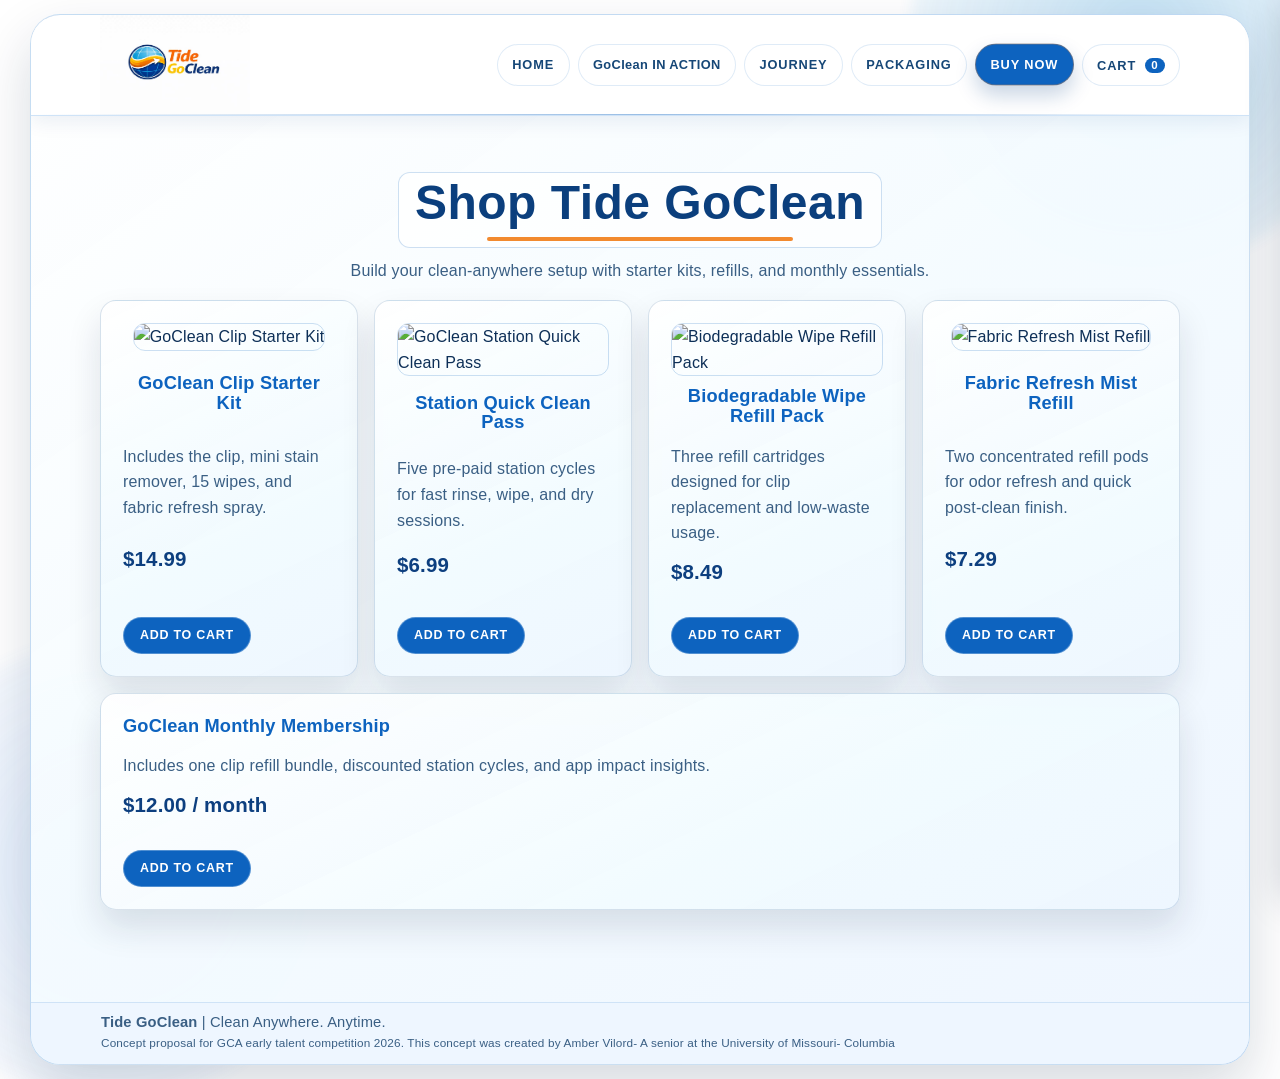
==== commit beb37f76: "Add product image to Buy Now page; update styles for improved visual consistency" ====
--- a/buy-now.html
+++ b/buy-now.html
@@ -51,7 +51,7 @@
         <article class="card buy-card has-image">
           <img
             class="buy-thumb"
-            src="https://i.pinimg.com/736x/42/10/07/421007b1f9192132977bef624f21b23b.jpg"
+            src="https://i.pinimg.com/736x/4a/5d/0e/4a5d0e712a27057f63bab4672d924885.jpg"
             alt="GoClean Station Quick Clean Pass"
             loading="lazy"
             decoding="async"
@@ -80,7 +80,14 @@
           </div>
         </article>
 
-        <article class="card buy-card">
+        <article class="card buy-card has-image">
+          <img
+            class="buy-thumb"
+            src="https://i.pinimg.com/736x/56/08/a7/5608a7ddeed9a00941226f6fe0e5c91b.jpg"
+            alt="Fabric Refresh Mist Refill"
+            loading="lazy"
+            decoding="async"
+          />
           <h3>Fabric Refresh Mist Refill</h3>
           <p>Two concentrated refill pods for odor refresh and quick post-clean finish.</p>
           <p class="buy-price">$7.29</p>
--- a/styles.css
+++ b/styles.css
@@ -124,9 +124,7 @@
 
 .intro-page::before {
   inset: 0;
-  background:
-    linear-gradient(180deg, rgba(255, 255, 255, 0.08), rgba(255, 255, 255, 0) 24%),
-    radial-gradient(circle at center, rgba(255, 255, 255, 0), rgba(1, 11, 30, 0.52) 82%, rgba(1, 10, 26, 0.72) 100%);
+  background: linear-gradient(180deg, rgba(255, 255, 255, 0.08), rgba(255, 255, 255, 0) 24%);
 }
 
 .intro-page::after {
@@ -167,16 +165,8 @@
   text-decoration: none;
   line-height: 0;
   isolation: isolate;
-  -webkit-mask-image:
-    radial-gradient(ellipse 74% 60% at 50% 50%, rgba(0, 0, 0, 1) 48%, rgba(0, 0, 0, 0.84) 66%, rgba(0, 0, 0, 0.36) 84%, rgba(0, 0, 0, 0) 100%),
-    linear-gradient(180deg, rgba(0, 0, 0, 0) 0%, rgba(0, 0, 0, 0.92) 14%, rgba(0, 0, 0, 0.92) 86%, rgba(0, 0, 0, 0) 100%),
-    linear-gradient(90deg, rgba(0, 0, 0, 0) 0%, rgba(0, 0, 0, 0.92) 12%, rgba(0, 0, 0, 0.92) 88%, rgba(0, 0, 0, 0) 100%);
-  -webkit-mask-composite: source-in;
-  mask-image:
-    radial-gradient(ellipse 74% 60% at 50% 50%, rgba(0, 0, 0, 1) 48%, rgba(0, 0, 0, 0.84) 66%, rgba(0, 0, 0, 0.36) 84%, rgba(0, 0, 0, 0) 100%),
-    linear-gradient(180deg, rgba(0, 0, 0, 0) 0%, rgba(0, 0, 0, 0.92) 14%, rgba(0, 0, 0, 0.92) 86%, rgba(0, 0, 0, 0) 100%),
-    linear-gradient(90deg, rgba(0, 0, 0, 0) 0%, rgba(0, 0, 0, 0.92) 12%, rgba(0, 0, 0, 0.92) 88%, rgba(0, 0, 0, 0) 100%);
-  mask-composite: intersect;
+  -webkit-mask-image: radial-gradient(ellipse 78% 70% at 50% 50%, rgba(0, 0, 0, 1) 56%, rgba(0, 0, 0, 0.82) 74%, rgba(0, 0, 0, 0.34) 90%, rgba(0, 0, 0, 0) 100%);
+  mask-image: radial-gradient(ellipse 78% 70% at 50% 50%, rgba(0, 0, 0, 1) 56%, rgba(0, 0, 0, 0.82) 74%, rgba(0, 0, 0, 0.34) 90%, rgba(0, 0, 0, 0) 100%);
   transition: transform 260ms ease;
 }
 
@@ -186,8 +176,8 @@
   display: block;
   filter: saturate(0.94) brightness(0.96);
   box-shadow:
-    0 0 36px rgba(205, 231, 255, 0.34),
-    0 0 92px rgba(112, 183, 247, 0.24),
+    0 0 14px rgba(131, 194, 247, 0.2),
+    0 0 48px rgba(83, 156, 226, 0.18),
     0 26px 48px rgba(2, 12, 38, 0.38);
 }
 
@@ -263,19 +253,6 @@
 }
 
 @media (max-width: 900px) {
-  .intro-image-link {
-    -webkit-mask-image:
-      radial-gradient(ellipse 80% 66% at 50% 50%, rgba(0, 0, 0, 1) 44%, rgba(0, 0, 0, 0.82) 64%, rgba(0, 0, 0, 0.3) 84%, rgba(0, 0, 0, 0) 100%),
-      linear-gradient(180deg, rgba(0, 0, 0, 0) 0%, rgba(0, 0, 0, 0.9) 12%, rgba(0, 0, 0, 0.9) 88%, rgba(0, 0, 0, 0) 100%),
-      linear-gradient(90deg, rgba(0, 0, 0, 0) 0%, rgba(0, 0, 0, 0.9) 10%, rgba(0, 0, 0, 0.9) 90%, rgba(0, 0, 0, 0) 100%);
-    -webkit-mask-composite: source-in;
-    mask-image:
-      radial-gradient(ellipse 80% 66% at 50% 50%, rgba(0, 0, 0, 1) 44%, rgba(0, 0, 0, 0.82) 64%, rgba(0, 0, 0, 0.3) 84%, rgba(0, 0, 0, 0) 100%),
-      linear-gradient(180deg, rgba(0, 0, 0, 0) 0%, rgba(0, 0, 0, 0.9) 12%, rgba(0, 0, 0, 0.9) 88%, rgba(0, 0, 0, 0) 100%),
-      linear-gradient(90deg, rgba(0, 0, 0, 0) 0%, rgba(0, 0, 0, 0.9) 10%, rgba(0, 0, 0, 0.9) 90%, rgba(0, 0, 0, 0) 100%);
-    mask-composite: intersect;
-  }
-
   .intro-image-cta {
     bottom: 38px;
     font-size: 0.72rem;
@@ -941,6 +918,20 @@
   font-size: 1.14rem;
   color: var(--sea);
   margin-bottom: 8px;
+}
+
+.home-page .hero,
+.home-page .card,
+.home-page .page-head h2,
+.home-page .hero-metric-image {
+  -webkit-mask-image: none;
+  mask-image: none;
+}
+
+.home-page .hero-metric-image {
+  box-shadow:
+    0 0 12px rgba(156, 208, 255, 0.28),
+    0 14px 26px rgba(2, 16, 42, 0.26);
 }
 
 .card ul,
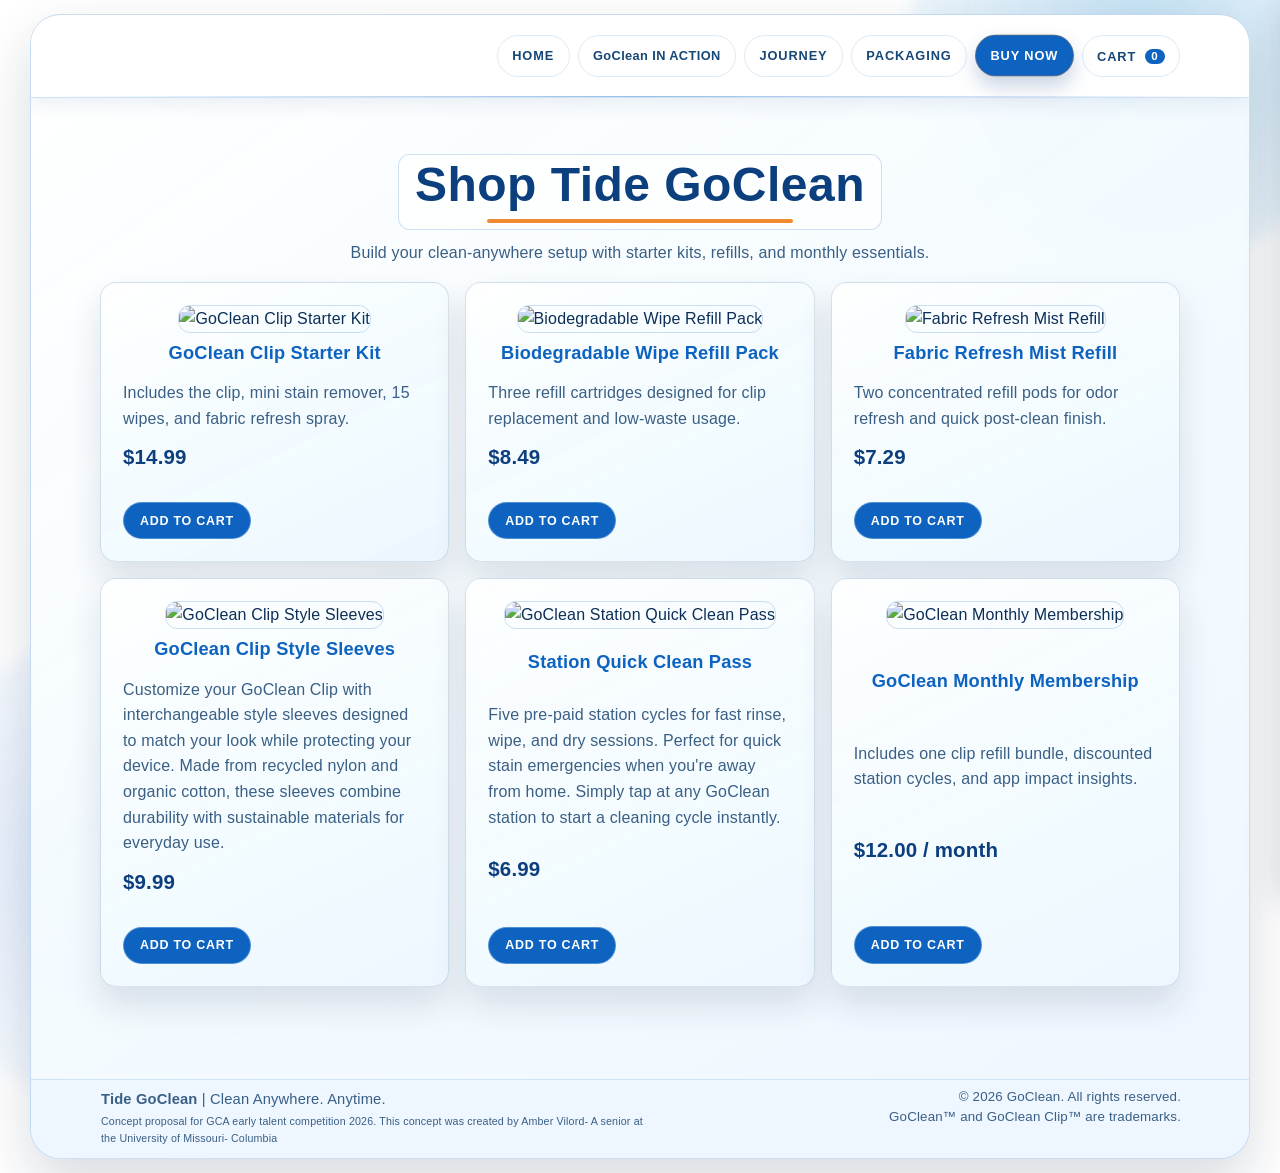
==== commit 2293cc10: "Update brand logo and enhance footer layout across multiple pages; add concept modal for user awaren" ====
--- a/buy-now.html
+++ b/buy-now.html
@@ -12,7 +12,7 @@
   <header class="top">
     <div class="wrap nav">
       <a class="brand" href="home.html" aria-label="Tide GoClean home">
-        <img class="brand-symbol" src="assets/brand-logo.jpg" alt="" aria-hidden="true" />
+        <img class="brand-symbol" src="https://i.pinimg.com/736x/31/a3/d3/31a3d3a0638bf39401044c979ae0c5ac.jpg" alt="" aria-hidden="true" />
       </a>
       <nav class="nav-links" aria-label="Main navigation">
         <a href="home.html">Home</a>
@@ -51,22 +51,6 @@
         <article class="card buy-card has-image">
           <img
             class="buy-thumb"
-            src="https://i.pinimg.com/736x/4a/5d/0e/4a5d0e712a27057f63bab4672d924885.jpg"
-            alt="GoClean Station Quick Clean Pass"
-            loading="lazy"
-            decoding="async"
-          />
-          <h3>Station Quick Clean Pass</h3>
-          <p>Five pre-paid station cycles for fast rinse, wipe, and dry sessions.</p>
-          <p class="buy-price">$6.99</p>
-          <div class="actions">
-            <button type="button" class="btn primary" data-add-to-cart data-name="Station Quick Clean Pass" data-price="6.99" aria-label="Add Station Quick Clean Pass to cart">Add to Cart</button>
-          </div>
-        </article>
-
-        <article class="card buy-card has-image">
-          <img
-            class="buy-thumb"
             src="https://i.pinimg.com/736x/d5/28/77/d52877fa4bacfd8698adca5c4ae9205d.jpg"
             alt="Biodegradable Wipe Refill Pack"
             loading="lazy"
@@ -96,7 +80,46 @@
           </div>
         </article>
 
-        <article class="card buy-card full-width-offer">
+        <article class="card buy-card has-image">
+          <img
+            class="buy-thumb"
+            src="https://i.pinimg.com/736x/f8/b6/f7/f8b6f7d2de2d8299ef5cb103329cec99.jpg"
+            alt="GoClean Clip Style Sleeves"
+            loading="lazy"
+            decoding="async"
+          />
+          <h3>GoClean Clip Style Sleeves</h3>
+          <p>Customize your GoClean Clip with interchangeable style sleeves designed to match your look while protecting your device. Made from recycled nylon and organic cotton, these sleeves combine durability with sustainable materials for everyday use.</p>
+          <p class="buy-price">$9.99</p>
+          <div class="actions">
+            <button type="button" class="btn primary" data-add-to-cart data-name="GoClean Clip Style Sleeves" data-price="9.99" aria-label="Add GoClean Clip Style Sleeves to cart">Add to Cart</button>
+          </div>
+        </article>
+
+        <article class="card buy-card has-image">
+          <img
+            class="buy-thumb"
+            src="https://i.pinimg.com/736x/4a/5d/0e/4a5d0e712a27057f63bab4672d924885.jpg"
+            alt="GoClean Station Quick Clean Pass"
+            loading="lazy"
+            decoding="async"
+          />
+          <h3>Station Quick Clean Pass</h3>
+          <p>Five pre-paid station cycles for fast rinse, wipe, and dry sessions. Perfect for quick stain emergencies when you're away from home. Simply tap at any GoClean station to start a cleaning cycle instantly.</p>
+          <p class="buy-price">$6.99</p>
+          <div class="actions">
+            <button type="button" class="btn primary" data-add-to-cart data-name="Station Quick Clean Pass" data-price="6.99" aria-label="Add Station Quick Clean Pass to cart">Add to Cart</button>
+          </div>
+        </article>
+
+        <article class="card buy-card membership-card has-image">
+          <img
+            class="buy-thumb"
+            src="https://i.pinimg.com/736x/2b/80/7d/2b807d78d4f3fac5a9d08db6c108d90d.jpg"
+            alt="GoClean Monthly Membership"
+            loading="lazy"
+            decoding="async"
+          />
           <h3>GoClean Monthly Membership</h3>
           <p>Includes one clip refill bundle, discounted station cycles, and app impact insights.</p>
           <p class="buy-price">$12.00 / month</p>
@@ -104,14 +127,21 @@
             <button type="button" class="btn primary" data-add-to-cart data-name="GoClean Monthly Membership" data-price="12.00" aria-label="Add GoClean Monthly Membership to cart">Add to Cart</button>
           </div>
         </article>
+
       </div>
     </section>
   </main>
 
   <footer class="footer">
-    <div class="wrap">
-      <p><strong>Tide GoClean</strong> | Clean Anywhere. Anytime.</p>
-      <p class="footer-note">Concept proposal for GCA early talent competition 2026. This concept was created by Amber Vilord- A senior at the University of Missouri- Columbia</p>
+    <div class="wrap footer-layout">
+      <div class="footer-left">
+        <p><strong>Tide GoClean</strong> | Clean Anywhere. Anytime.</p>
+        <p class="footer-note">Concept proposal for GCA early talent competition 2026. This concept was created by Amber Vilord- A senior at the University of Missouri- Columbia</p>
+      </div>
+      <div class="footer-right">
+        <p>&copy; 2026 GoClean. All rights reserved.</p>
+        <p class="footer-note">GoClean&trade; and GoClean Clip&trade; are trademarks.</p>
+      </div>
     </div>
   </footer>
   </div>
--- a/styles.css
+++ b/styles.css
@@ -165,8 +165,16 @@
   text-decoration: none;
   line-height: 0;
   isolation: isolate;
-  -webkit-mask-image: radial-gradient(ellipse 78% 70% at 50% 50%, rgba(0, 0, 0, 1) 56%, rgba(0, 0, 0, 0.82) 74%, rgba(0, 0, 0, 0.34) 90%, rgba(0, 0, 0, 0) 100%);
-  mask-image: radial-gradient(ellipse 78% 70% at 50% 50%, rgba(0, 0, 0, 1) 56%, rgba(0, 0, 0, 0.82) 74%, rgba(0, 0, 0, 0.34) 90%, rgba(0, 0, 0, 0) 100%);
+  -webkit-mask-image:
+    radial-gradient(ellipse 70% 58% at 50% 50%, rgba(0, 0, 0, 1) 42%, rgba(0, 0, 0, 0.76) 62%, rgba(0, 0, 0, 0.3) 80%, rgba(0, 0, 0, 0) 100%),
+    linear-gradient(90deg, rgba(0, 0, 0, 0) 0%, rgba(0, 0, 0, 0.9) 18%, rgba(0, 0, 0, 0.9) 82%, rgba(0, 0, 0, 0) 100%),
+    linear-gradient(180deg, rgba(0, 0, 0, 0) 0%, rgba(0, 0, 0, 0.88) 22%, rgba(0, 0, 0, 0.88) 78%, rgba(0, 0, 0, 0) 100%);
+  -webkit-mask-composite: source-in;
+  mask-image:
+    radial-gradient(ellipse 70% 58% at 50% 50%, rgba(0, 0, 0, 1) 42%, rgba(0, 0, 0, 0.76) 62%, rgba(0, 0, 0, 0.3) 80%, rgba(0, 0, 0, 0) 100%),
+    linear-gradient(90deg, rgba(0, 0, 0, 0) 0%, rgba(0, 0, 0, 0.9) 18%, rgba(0, 0, 0, 0.9) 82%, rgba(0, 0, 0, 0) 100%),
+    linear-gradient(180deg, rgba(0, 0, 0, 0) 0%, rgba(0, 0, 0, 0.88) 22%, rgba(0, 0, 0, 0.88) 78%, rgba(0, 0, 0, 0) 100%);
+  mask-composite: intersect;
   transition: transform 260ms ease;
 }
 
@@ -176,15 +184,15 @@
   display: block;
   filter: saturate(0.94) brightness(0.96);
   box-shadow:
-    0 0 14px rgba(131, 194, 247, 0.2),
-    0 0 48px rgba(83, 156, 226, 0.18),
+    0 0 10px rgba(131, 194, 247, 0.14),
+    0 0 34px rgba(83, 156, 226, 0.14),
     0 26px 48px rgba(2, 12, 38, 0.38);
 }
 
 .intro-image-cta {
   position: absolute;
   left: 50%;
-  bottom: clamp(46px, 6.7vw, 75px);
+  bottom: calc(30% - 8px);
   transform: translate(-50%, 12px);
   opacity: 0;
   z-index: 2;
@@ -379,7 +387,16 @@
   height: auto;
   display: block;
   object-fit: contain;
-  filter: none;
+  -webkit-mask-image:
+    radial-gradient(ellipse 70% 58% at 50% 50%, rgba(0, 0, 0, 1) 42%, rgba(0, 0, 0, 0.76) 62%, rgba(0, 0, 0, 0.3) 80%, rgba(0, 0, 0, 0) 100%),
+    linear-gradient(90deg, rgba(0, 0, 0, 0) 0%, rgba(0, 0, 0, 0.9) 18%, rgba(0, 0, 0, 0.9) 82%, rgba(0, 0, 0, 0) 100%),
+    linear-gradient(180deg, rgba(0, 0, 0, 0) 0%, rgba(0, 0, 0, 0.88) 22%, rgba(0, 0, 0, 0.88) 78%, rgba(0, 0, 0, 0) 100%);
+  -webkit-mask-composite: source-in;
+  mask-image:
+    radial-gradient(ellipse 70% 58% at 50% 50%, rgba(0, 0, 0, 1) 42%, rgba(0, 0, 0, 0.76) 62%, rgba(0, 0, 0, 0.3) 80%, rgba(0, 0, 0, 0) 100%),
+    linear-gradient(90deg, rgba(0, 0, 0, 0) 0%, rgba(0, 0, 0, 0.9) 18%, rgba(0, 0, 0, 0.9) 82%, rgba(0, 0, 0, 0) 100%),
+    linear-gradient(180deg, rgba(0, 0, 0, 0) 0%, rgba(0, 0, 0, 0.88) 22%, rgba(0, 0, 0, 0.88) 78%, rgba(0, 0, 0, 0) 100%);
+  mask-composite: intersect;
 }
 
 .nav-links {
@@ -516,7 +533,7 @@
 
 .hero-visual {
   position: relative;
-  padding: 0;
+  padding: 10px;
   min-height: auto;
   display: block;
   animation: hero-enter 720ms ease 260ms both;
@@ -544,8 +561,18 @@
   max-width: 420px;
   margin: 0 auto;
   border-radius: 14px;
-  border: 1px solid rgba(223, 249, 255, 0.45);
-  box-shadow: 0 14px 26px rgba(2, 16, 42, 0.32);
+  border: none;
+  -webkit-mask-image:
+    radial-gradient(ellipse 80% 76% at 50% 50%, rgba(0, 0, 0, 1) 48%, rgba(0, 0, 0, 0.74) 66%, rgba(0, 0, 0, 0.26) 82%, rgba(0, 0, 0, 0) 100%),
+    linear-gradient(90deg, rgba(0, 0, 0, 0) 0%, rgba(0, 0, 0, 0.88) 20%, rgba(0, 0, 0, 0.88) 80%, rgba(0, 0, 0, 0) 100%),
+    linear-gradient(180deg, rgba(0, 0, 0, 0) 0%, rgba(0, 0, 0, 0.88) 22%, rgba(0, 0, 0, 0.88) 78%, rgba(0, 0, 0, 0) 100%);
+  -webkit-mask-composite: source-in;
+  mask-image:
+    radial-gradient(ellipse 80% 76% at 50% 50%, rgba(0, 0, 0, 1) 48%, rgba(0, 0, 0, 0.74) 66%, rgba(0, 0, 0, 0.26) 82%, rgba(0, 0, 0, 0) 100%),
+    linear-gradient(90deg, rgba(0, 0, 0, 0) 0%, rgba(0, 0, 0, 0.88) 20%, rgba(0, 0, 0, 0.88) 80%, rgba(0, 0, 0, 0) 100%),
+    linear-gradient(180deg, rgba(0, 0, 0, 0) 0%, rgba(0, 0, 0, 0.88) 22%, rgba(0, 0, 0, 0.88) 78%, rgba(0, 0, 0, 0) 100%);
+  mask-composite: intersect;
+  box-shadow: 0 12px 24px rgba(2, 16, 42, 0.24);
   object-fit: cover;
 }
 
@@ -853,7 +880,7 @@
 }
 
 .buy-grid {
-  grid-template-columns: repeat(auto-fit, minmax(220px, 1fr));
+  grid-template-columns: repeat(3, minmax(0, 1fr));
 }
 
 .buy-card {
@@ -887,6 +914,12 @@
 
 .full-width-offer {
   grid-column: 1 / -1;
+}
+
+.membership-card {
+  background:
+    radial-gradient(circle at 86% 14%, rgba(242, 138, 47, 0.16), transparent 38%),
+    linear-gradient(155deg, rgba(255, 255, 255, 0.97), rgba(241, 251, 255, 0.94) 62%, rgba(237, 246, 255, 0.95));
 }
 
 .card {
@@ -926,6 +959,16 @@
 .home-page .hero-metric-image {
   -webkit-mask-image: none;
   mask-image: none;
+}
+
+.home-page .grid > .card {
+  display: flex;
+  flex-direction: column;
+}
+
+.home-page .grid > .card .actions {
+  margin-top: auto;
+  padding-top: 12px;
 }
 
 .home-page .hero-metric-image {
@@ -1216,6 +1259,98 @@
   color: #416a95;
 }
 
+.concept-overlay {
+  position: fixed;
+  inset: 0;
+  background:
+    radial-gradient(circle at 18% 20%, rgba(126, 184, 255, 0.3), transparent 34%),
+    radial-gradient(circle at 84% 16%, rgba(255, 211, 79, 0.24), transparent 38%),
+    rgba(4, 18, 40, 0.68);
+  z-index: 91;
+}
+
+.concept-modal {
+  position: fixed;
+  left: 50%;
+  top: 50%;
+  width: min(680px, calc(100vw - 2rem));
+  transform: translate(-50%, -44%) scale(0.98);
+  opacity: 0;
+  pointer-events: none;
+  z-index: 92;
+  border: 1px solid rgba(255, 211, 79, 0.52);
+  border-radius: 22px;
+  padding: clamp(18px, 3vw, 30px);
+  background:
+    linear-gradient(162deg, rgba(6, 38, 82, 0.98), rgba(10, 73, 138, 0.96) 44%, rgba(9, 50, 102, 0.97)),
+    radial-gradient(circle at 86% 16%, rgba(255, 235, 170, 0.18), transparent 38%);
+  box-shadow:
+    0 30px 72px rgba(0, 0, 0, 0.44),
+    0 0 0 1px rgba(255, 211, 79, 0.28) inset,
+    0 0 64px rgba(126, 184, 255, 0.28);
+  color: #eef7ff;
+  transition: transform 260ms ease, opacity 260ms ease;
+}
+
+.concept-modal.open {
+  transform: translate(-50%, -50%) scale(1);
+  opacity: 1;
+  pointer-events: auto;
+}
+
+.concept-kicker {
+  display: inline-block;
+  margin-bottom: 8px;
+  padding: 4px 10px;
+  border-radius: 999px;
+  border: 1px solid rgba(255, 211, 79, 0.7);
+  background: rgba(255, 211, 79, 0.12);
+  font-family: "MontserratExtraBold", "Tide", "Segoe UI", sans-serif;
+  font-size: 0.72rem;
+  letter-spacing: 0.12em;
+  text-transform: uppercase;
+  color: #ffe8a6;
+}
+
+.concept-modal h3 {
+  margin: 0 0 12px;
+  font-size: clamp(1.5rem, 2.8vw, 2rem);
+  line-height: 1.14;
+  color: #ffffff;
+}
+
+.concept-modal p {
+  margin: 0;
+  color: rgba(226, 241, 255, 0.97);
+  font-size: 1.02rem;
+}
+
+.concept-modal p + p {
+  margin-top: 12px;
+}
+
+.concept-ack {
+  margin-top: 20px;
+}
+
+.concept-close {
+  position: absolute;
+  right: 10px;
+  top: 10px;
+  width: 34px;
+  height: 34px;
+  border-radius: 999px;
+  border: 1px solid rgba(255, 211, 79, 0.52);
+  background: rgba(8, 38, 78, 0.72);
+  color: #fff6dd;
+  font-family: "MontserratExtraBold", "Tide", "Segoe UI", sans-serif;
+  cursor: pointer;
+}
+
+.concept-close:hover {
+  background: rgba(255, 211, 79, 0.2);
+}
+
 .cart-total {
   font-family: "MontserratExtraBold", "Tide", "Segoe UI", sans-serif;
   font-weight: 700;
@@ -1248,6 +1383,45 @@
   font-size: 0.8em;
 }
 
+.footer-layout {
+  display: flex;
+  justify-content: space-between;
+  align-items: flex-start;
+  gap: 20px;
+}
+
+.footer-left,
+.footer-right {
+  display: grid;
+  gap: 2px;
+}
+
+.footer-left {
+  text-align: left;
+  flex: 1 1 62%;
+  max-width: 560px;
+}
+
+.footer-right {
+  text-align: right;
+  flex: 0 0 auto;
+}
+
+.footer-left p {
+  white-space: normal;
+  overflow-wrap: anywhere;
+}
+
+.footer-left .footer-note {
+  font-size: 8pt;
+}
+
+.footer-right p,
+.footer-right .footer-note {
+  font-size: 10pt;
+  line-height: 1.35;
+}
+
 @keyframes drift {
   0%,
   100% {
@@ -1355,6 +1529,10 @@
   .app-image {
     margin: 0 auto;
     max-width: 460px;
+  }
+
+  .buy-grid {
+    grid-template-columns: repeat(2, minmax(0, 1fr));
   }
 
   .top {
@@ -1434,6 +1612,23 @@
 
   .metric-grid {
     grid-template-columns: 1fr;
+  }
+
+  .buy-grid {
+    grid-template-columns: 1fr;
+  }
+
+  .concept-modal p {
+    font-size: 0.95rem;
+  }
+
+  .footer-layout {
+    flex-direction: column;
+    gap: 10px;
+  }
+
+  .footer-right {
+    text-align: left;
   }
 }
 
